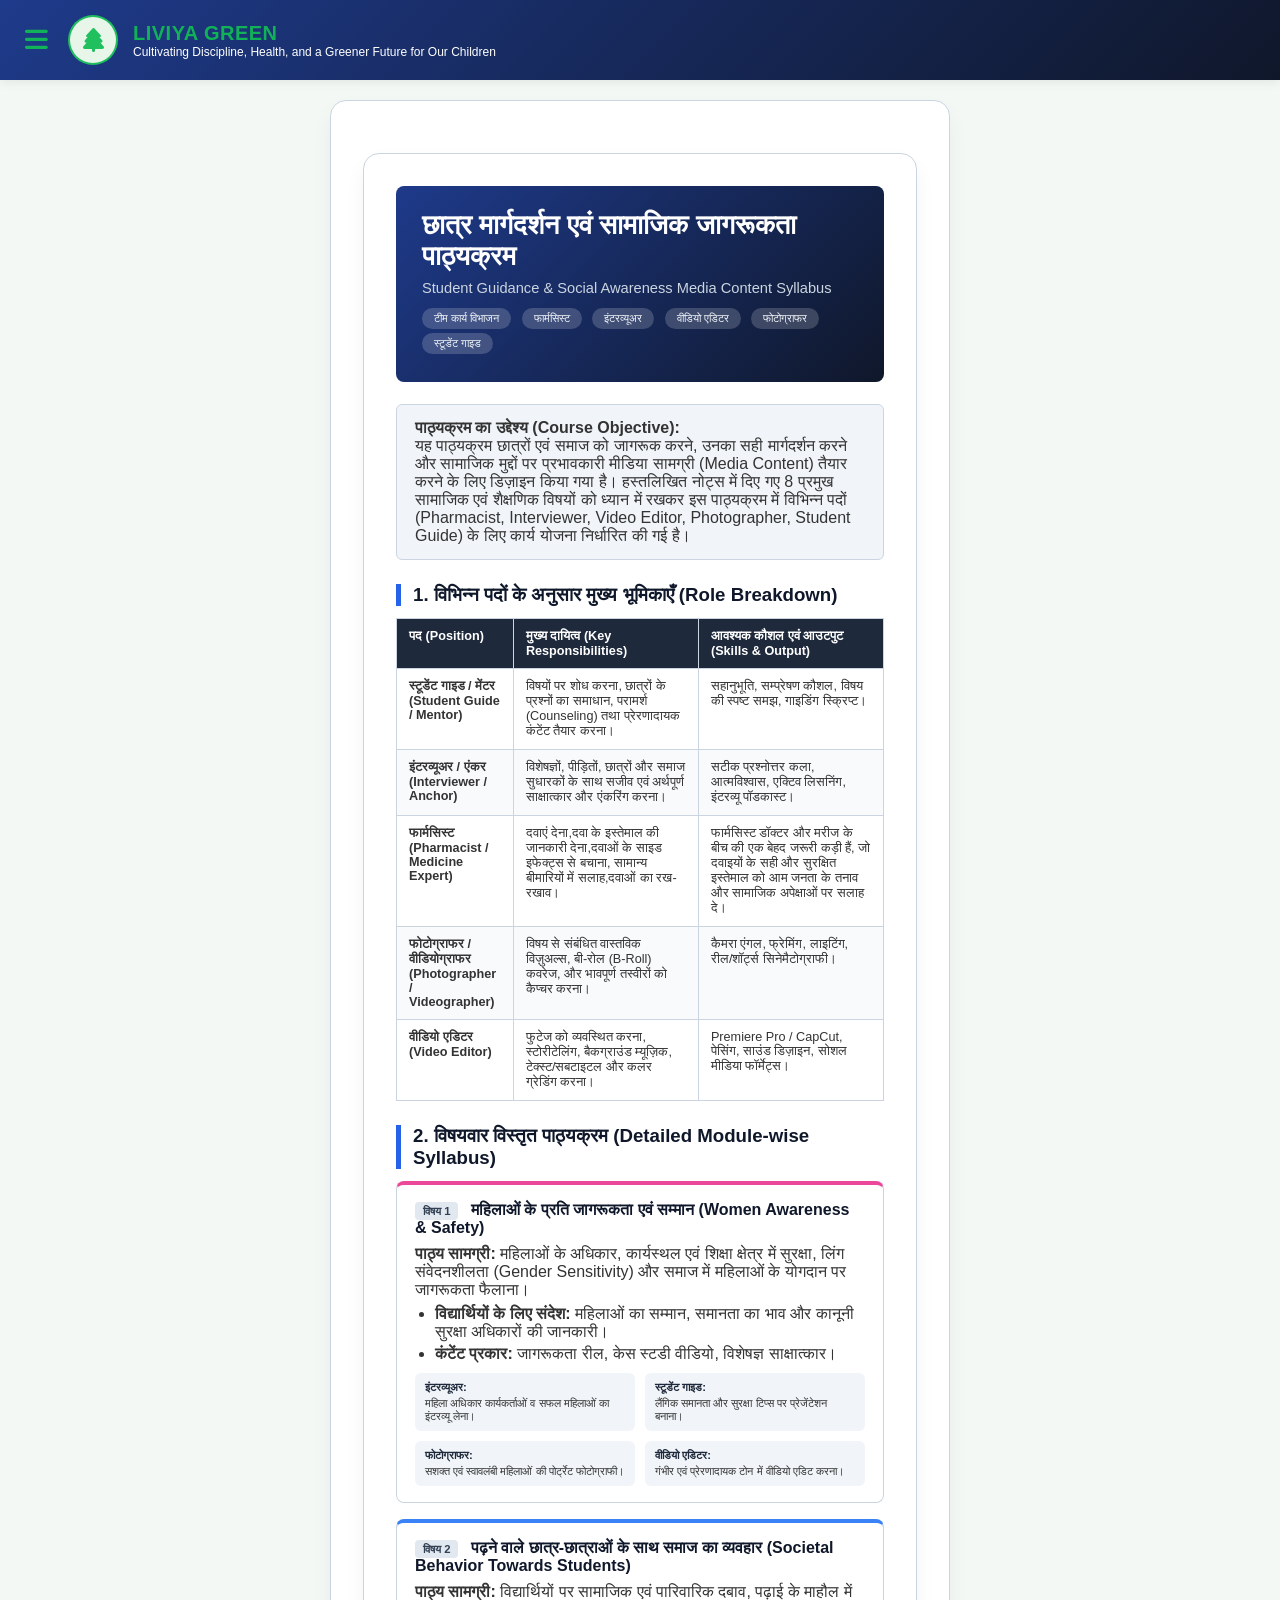
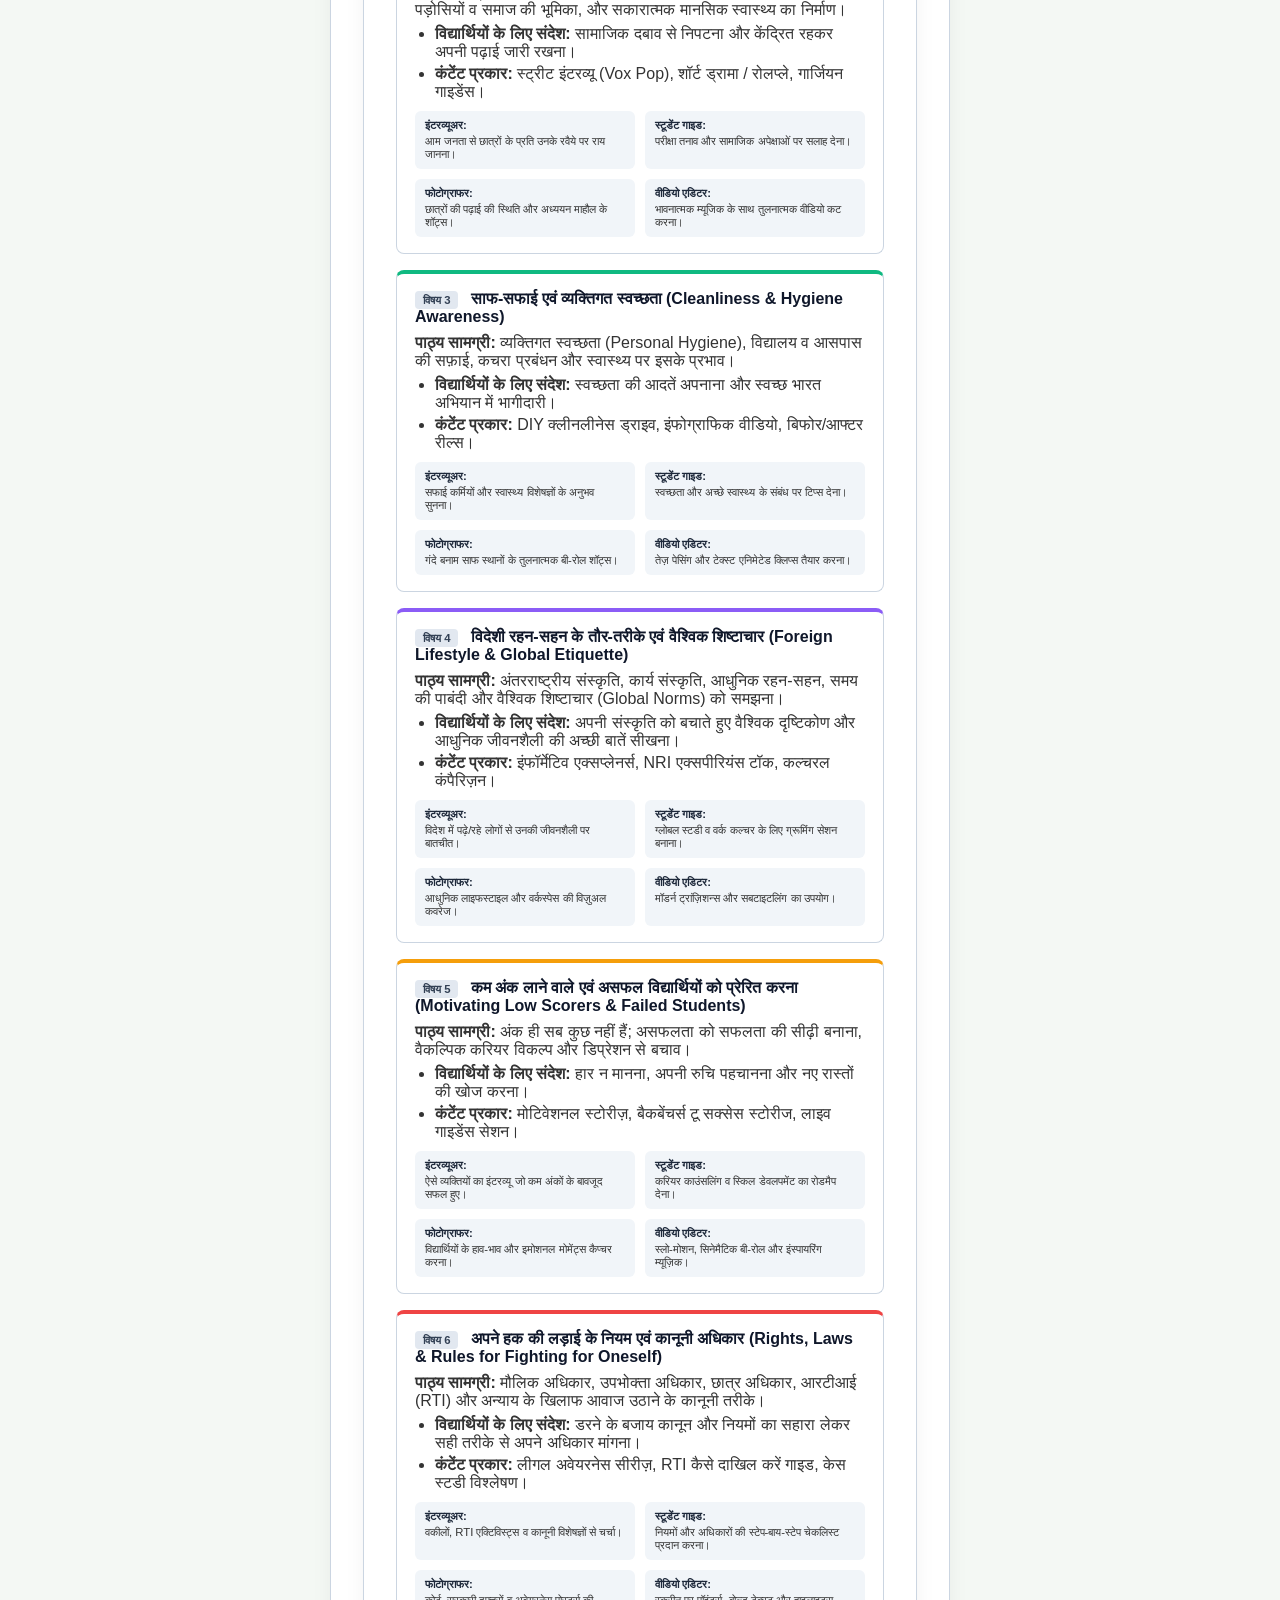
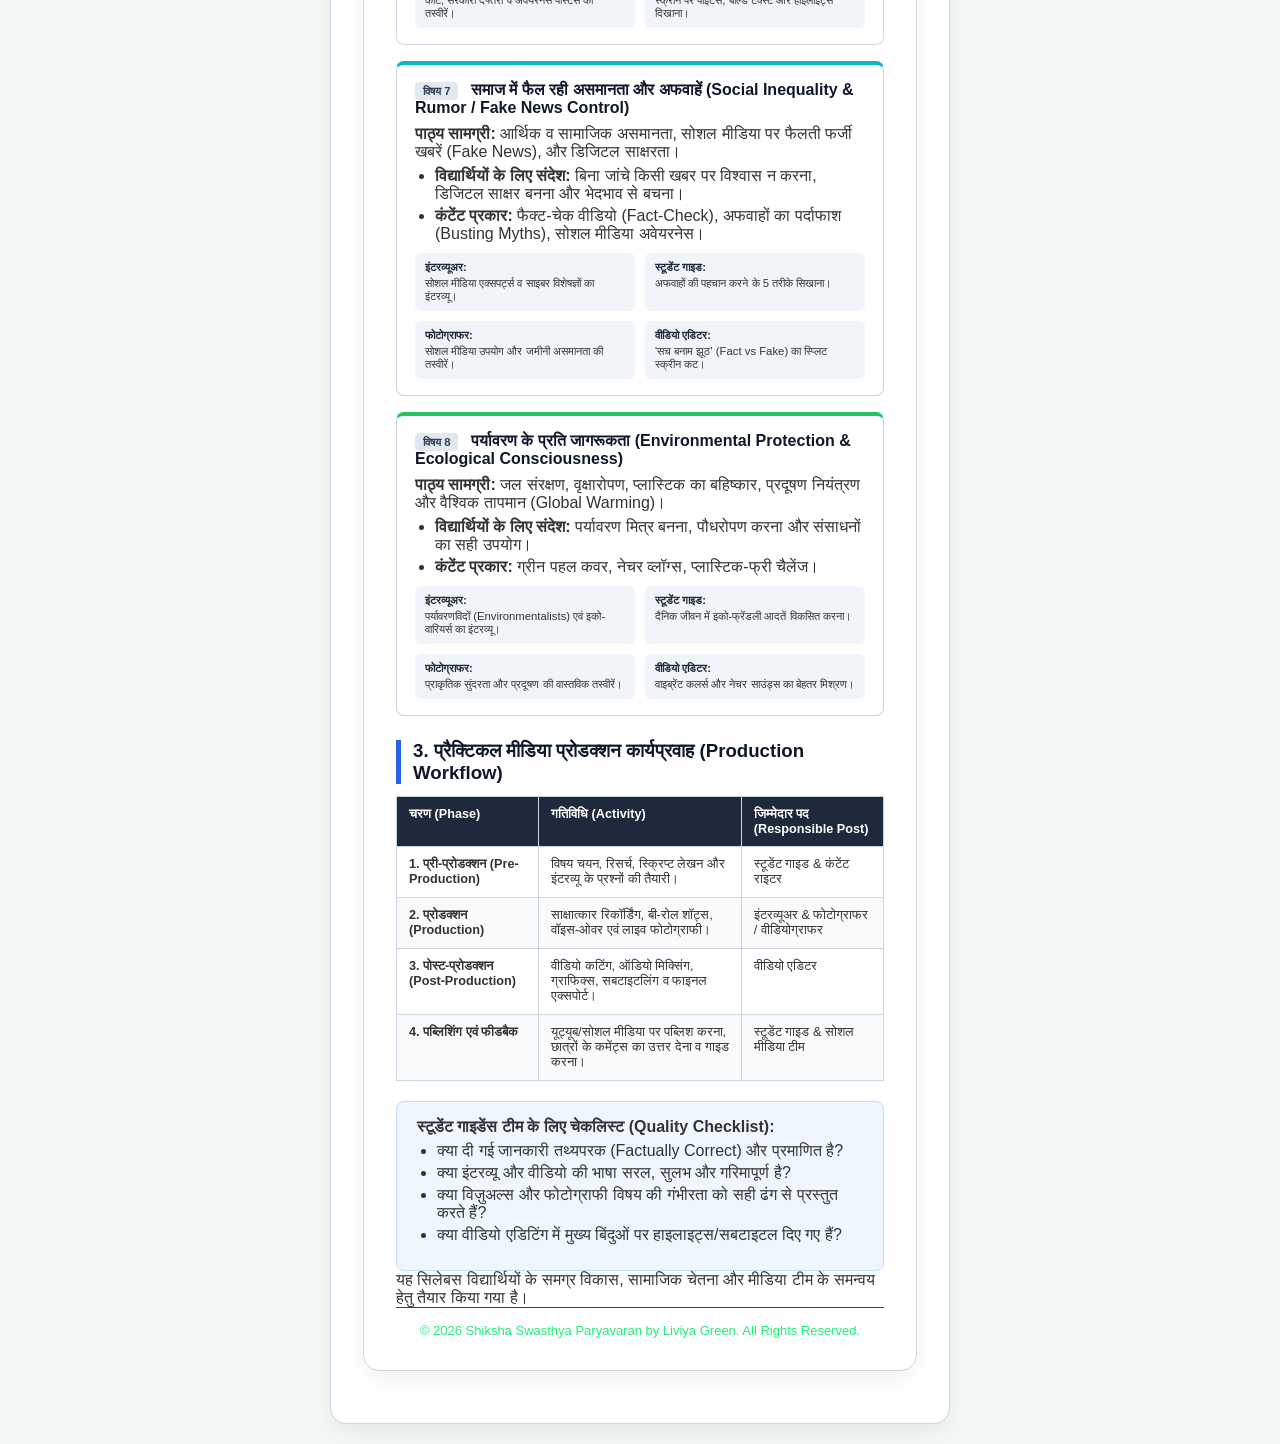
==== syllabus.html @ 1df0bc1d "Add files via upload added all files" ====
<!DOCTYPE html>
<html lang="hi">
<head>
    <meta charset="UTF-8">
    <meta name="viewport" content="width=device-width, initial-scale=1.0">
    <title>Shiksha, Swasthya, Paryavaran</title>
    <link href="https://cdnjs.cloudflare.com/ajax/libs/font-awesome/6.0.0/css/all.min.css" rel="stylesheet">
    <style>
        * {
          --primary: #2563eb;
            --primary-hover: #1d4ed8;
            --bg: #f1f5f9;
            --card-bg: #ffffff;
            --text: #0f172a;
            --text-muted: #64748b;
            --border: #cbd5e1;
            --success: #16a34a;
            box-sizing: border-box;
            margin: 0;
            padding: 0;
            font-family: 'Segoe UI', Tahoma, Geneva, Verdana, sans-serif;
        }
        body {
            background-color: #f4f8f4;
            color: #333;  }
        /* Top Header */
        header {
            background: linear-gradient(135deg, #1e3a8a 0%, #0f172a 100%);
            padding: 15px 25px;
            display: flex;
            align-items: center;
            box-shadow: 0 2px 10px rgba(0,0,0,0.08);
            position: sticky;
            top: 0;
            z-index: 100;
        }

        .menu-btn {
            font-size: 26px;
            color: #1b5e;
            cursor: pointer;
            margin-right: 20px;
        }

        .brand-logo {
            display: flex;
            align-items: center;
            gap: 15px;
        }

        .logo-icon {
            width: 50px;
            height: 50px;
            background: #e8f5e9;
            border-radius: 50%;
            display: flex;
            align-items: center;
            justify-content: center;
            color: #1b5e;
            font-size: 24px;
            border: 2px solid #1b5e;
        }

        .brand-text h1 {
            font-size: 20px;
            color: #1b5e;
            letter-spacing: 0.5px;
            text-transform: uppercase;
        }

        .brand-text p {
            font-size: 12px;
            color: white;
        }

        /* Sidebar Navigation */
        .sidebar {
            height: 100%;
            width: 0;
            position: fixed;
            z-index: 1000;
            top: 0;
            left: 0;
            background-color: #000;
            overflow-x: hidden;
            transition: 0.3s;
            padding-top: 60px;
            box-shadow: 2px 0 10px rgba(0,0,0,0.1);
        }

        .sidebar a {
            padding: 12px 25px;
            text-decoration: none;
            font-size: 16px;
            color: #2e7;
            display: block;
            font-weight: 600;
            transition: 0.2s;
            border-bottom: 1px solid #c8e6c9;
        }

        .sidebar a:hover {
            background-color: #c8e6c9;
            color: #1b5e;
        }

        .sidebar .closebtn {
            position: absolute;
            top: 15px;
            right: 20px;
            font-size: 28px;
            border: none;
        }

        /* Container */
        .container {
            max-width: 1200px;
            margin: 20px auto;
            padding: 0 15px;
        
         width: 100%; max-width: 620px; background: var(--card-bg); border-radius: 16px; box-shadow: 0 10px 25px -5px rgba(0,0,0,0.08); padding: 32px; border: 1px solid var(--border); }
        
        /* syllabus */
      
      .header-banner {
        background: linear-gradient(135deg, #1e3a8a 0%, #0f172a 100%);
        color: #ffffff;
        padding: 24px 26px;
        border-radius: 8px;
        margin-bottom: 22px;
    }

    .header-banner h1 {
        margin: 0 0 8px 0;
        font-size: 20pt;
        font-weight: bold;
        color: #ffffff;
    }

    .header-banner p {
        margin: 0;
        font-size: 11pt;
        color: #cbd5e1;
    }

    .badge-container {
        margin-top: 12px;
    }

    .badge {
        display: inline-block;
        background-color: rgba(255, 255, 255, 0.18);
        color: #f1f5f9;
        padding: 4px 12px;
        border-radius: 12px;
        font-size: 8.5pt;
        margin-right: 6px;
        margin-bottom: 4px;
    }
      h2 {
        font-size: 14pt;
        color: #0f172a;
        border-left: 5px solid #2563eb;
        padding-left: 12px;
        margin-top: 24px;
        margin-bottom: 12px;
    }

    .intro-box {
        background-color: #f1f5f9;
        border: 1px solid #cbd5e1;
        border-radius: 6px;
        padding: 14px 18px;
        margin-bottom: 20px;
    }

    table {
        width: 100%;
        border-collapse: collapse;
        margin-bottom: 20px;
        font-size: 9.5pt;
    }

    th, td {
        padding: 10px 12px;
        border: 1px solid #cbd5e1;
        text-align: left;
        vertical-align: top;
    }

    th {
        background-color: #1e293b;
        color: #ffffff;
        font-weight: bold;
    }

    tr:nth-child(even) {
        background-color: #f8fafc;
    }
      .module-card {
        border: 1px solid #cbd5e1;
        border-radius: 8px;
        padding: 16px 18px;
        margin-bottom: 16px;
        background-color: #ffffff;
    }

    .module-card.m1 { border-top: 4px solid #ec4899; }
    .module-card.m2 { border-top: 4px solid #3b82f6; }
    .module-card.m3 { border-top: 4px solid #10b981; }
    .module-card.m4 { border-top: 4px solid #8b5cf6; }
    .module-card.m5 { border-top: 4px solid #f59e0b; }
    .module-card.m6 { border-top: 4px solid #ef4444; }
    .module-card.m7 { border-top: 4px solid #06b6d4; }
    .module-card.m8 { border-top: 4px solid #22c55e; }

    .module-header {
        font-weight: bold;
        font-size: 12pt;
        color: #0f172a;
        margin-bottom: 8px;
    }

    .topic-tag {
        font-size: 8.5pt;
        font-weight: bold;
        text-transform: uppercase;
        padding: 3px 8px;
        border-radius: 4px;
        background-color: #e2e8f0;
        color: #334155;
        margin-right: 8px;
    }

    ul {
        margin: 6px 0 10px 20px;
        padding: 0;
    }
      li {
        margin-bottom: 4px;
    }

    .role-grid {
        display: flex;
        flex-wrap: wrap;
        gap: 10px;
        margin-top: 10px;
    }

    .role-cell {
        flex: 1 1 calc(25% - 10px);
        min-width: 180px;
        padding: 8px 10px;
        background-color: #f1f5f9;
        border-radius: 6px;
        font-size: 8.5pt;
    }

    .role-cell strong {
        color: #1e293b;
        display: block;
        margin-bottom: 3px;
    }

    .checklist-box {
        background-color: #eff6ff;
        border: 1px solid #bfdbfe;
        border-radius: 8px;
        padding: 16px 20px;
        margin-top: 20px;
    }
    
        /* Footer */
      
       .footer-bottom {
            text-align: center;
            padding-top: 15px;
            border-top: 1px solid #1b5e20;
            font-size: 13px;
            color: #2e7;
        }
    </style>
</head>

    <!-- Sidebar Navigation -->
    <div id="mySidebar" class="sidebar">
        <a href="javascript:void(0)" class="closebtn" onclick="closeNav()">&times;</a>
        <a href="#home"><i class="fa-solid fa-house"></i> Home</a>
        <a href="#about"><i class="fa-solid fa-address-card"></i> Register Portal</a>
        <a href="#member"><i class="fa-solid fa-users"></i> Member</a>
        <a href="#syllabus"><i class="fa-solid fa-book"></i> Syllabus</a>
        <a href="https://forms.gle/GaVe1BigfjyJFupU8"><i class="fa-solid fa-pen-to-square"></i> Registration</a>
        <a href="#result"><i class="fa-solid fa-square-poll-vertical"></i> Result</a>
        <a href="#admitcard"><i class="fa-solid fa-id-card"></i> Admit Card</a>
        <a href="#gallery"><i class="fa-solid fa-images"></i> Gallery</a>
        <a href="#vaccancy"><i class="fa-solid fa-briefcase"></i> Vaccancy</a>
    </div>

    <!-- Header -->
    <header>
        <div class="menu-btn" onclick="openNav()">
            <i class="fa-solid fa-bars"></i>
        </div>
        <div class="brand-logo">
            <div class="logo-icon">
                <i class="fa-solid fa-tree"></i>
            </div>
            <div class="brand-text">
                <h1>LIVIYA GREEN</h1>
                <p>Cultivating Discipline, Health, and a Greener Future for Our Children</p>
            </div>
        </div>
    </header>

    <!-- Main Container -->
    <div class="container" id="home">
        
      <!-- syllabus -->
    <div class="container">

    <!-- Header Banner -->
    <div class="header-banner">
        <h1>छात्र मार्गदर्शन एवं सामाजिक जागरूकता पाठ्यक्रम</h1>
        <p>Student Guidance & Social Awareness Media Content Syllabus</p>
        <div class="badge-container">
            <span class="badge">टीम कार्य विभाजन</span>
            <span class="badge">फार्मसिस्ट</span>
            <span class="badge">इंटरव्यूअर</span>
            <span class="badge">वीडियो एडिटर</span>
            <span class="badge">फोटोग्राफर</span>
            <span class="badge">स्टूडेंट गाइड</span>
        </div>
    </div>

    <!-- Intro Box -->
    <div class="intro-box">
        <strong>पाठ्यक्रम का उद्देश्य (Course Objective):</strong><br>
        यह पाठ्यक्रम छात्रों एवं समाज को जागरूक करने, उनका सही मार्गदर्शन करने और सामाजिक मुद्दों पर प्रभावकारी मीडिया सामग्री (Media Content) तैयार करने के लिए डिज़ाइन किया गया है। हस्तलिखित नोट्स में दिए गए 8 प्रमुख सामाजिक एवं शैक्षणिक विषयों को ध्यान में रखकर इस पाठ्यक्रम में विभिन्न पदों (Pharmacist, Interviewer, Video Editor, Photographer, Student Guide) के लिए कार्य योजना निर्धारित की गई है।
    </div>

    <!-- Section 1: Role Breakdown -->
    <h2>1. विभिन्न पदों के अनुसार मुख्य भूमिकाएँ (Role Breakdown)</h2>
    <table>
        <thead>
            <tr>
                <th style="width: 24%;">पद (Position)</th>
                <th style="width: 38%;">मुख्य दायित्व (Key Responsibilities)</th>
                <th style="width: 38%;">आवश्यक कौशल एवं आउटपुट (Skills & Output)</th>
            </tr>
        </thead>
        <tbody>
            <tr>
                <td><strong>स्टूडेंट गाइड / मेंटर (Student Guide / Mentor)</strong></td>
                <td>विषयों पर शोध करना, छात्रों के प्रश्नों का समाधान, परामर्श (Counseling) तथा प्रेरणादायक कंटेंट तैयार करना।</td>
                <td>सहानुभूति, सम्प्रेषण कौशल, विषय की स्पष्ट समझ, गाइडिंग स्क्रिप्ट।</td>
            </tr>
            <tr>
                <td><strong>इंटरव्यूअर / एंकर (Interviewer / Anchor)</strong></td>
                <td>विशेषज्ञों, पीड़ितों, छात्रों और समाज सुधारकों के साथ सजीव एवं अर्थपूर्ण साक्षात्कार और एंकरिंग करना।</td>
                <td>सटीक प्रश्नोत्तर कला, आत्मविश्वास, एक्टिव लिसनिंग, इंटरव्यू पॉडकास्ट।</td>
            </tr>
            <tr>
                <td><strong>फार्मसिस्ट (Pharmacist / Medicine Expert)</strong></td>
                <td>दवाएं देना,दवा के इस्तेमाल की जानकारी देना,दवाओं के साइड इफेक्ट्स से बचाना, सामान्य बीमारियों में सलाह,दवाओं का रख-रखाव।</td>
                <td>फार्मसिस्ट डॉक्टर और मरीज के बीच की एक बेहद जरूरी कड़ी हैं, जो दवाइयों के सही और सुरक्षित इस्तेमाल को आम जनता के तनाव और सामाजिक अपेक्षाओं पर सलाह दे।</td>
            </tr>
            <tr>
              <td><strong>फोटोग्राफर / वीडियोग्राफर (Photographer / Videographer)</strong></td>
                <td>विषय से संबंधित वास्तविक विज़ुअल्स, बी-रोल (B-Roll) कवरेज, और भावपूर्ण तस्वीरों को कैप्चर करना।</td>
                <td>कैमरा एंगल, फ्रेमिंग, लाइटिंग, रील/शॉर्ट्स सिनेमैटोग्राफी।</td>
            </tr>
            <tr>
                <td><strong>वीडियो एडिटर (Video Editor)</strong></td>
                <td>फुटेज को व्यवस्थित करना, स्टोरीटेलिंग, बैकग्राउंड म्यूज़िक, टेक्स्ट/सबटाइटल और कलर ग्रेडिंग करना।</td>
                <td>Premiere Pro / CapCut, पेसिंग, साउंड डिज़ाइन, सोशल मीडिया फॉर्मेट्स।</td>
            </tr>
        </tbody>
    </table>
      <!-- Section 2: Detailed Modules -->
    <h2>2. विषयवार विस्तृत पाठ्यक्रम (Detailed Module-wise Syllabus)</h2>

    <!-- Module 1 -->
    <div class="module-card m1">
        <div class="module-header"><span class="topic-tag">विषय 1</span> महिलाओं के प्रति जागरूकता एवं सम्मान (Women Awareness & Safety)</div>
        <p><strong>पाठ्य सामग्री:</strong> महिलाओं के अधिकार, कार्यस्थल एवं शिक्षा क्षेत्र में सुरक्षा, लिंग संवेदनशीलता (Gender Sensitivity) और समाज में महिलाओं के योगदान पर जागरूकता फैलाना।</p>
        <ul>
            <li><strong>विद्यार्थियों के लिए संदेश:</strong> महिलाओं का सम्मान, समानता का भाव और कानूनी सुरक्षा अधिकारों की जानकारी।</li>
            <li><strong>कंटेंट प्रकार:</strong> जागरूकता रील, केस स्टडी वीडियो, विशेषज्ञ साक्षात्कार।</li>
        </ul>
        <div class="role-grid">
            <div class="role-cell"><strong>इंटरव्यूअर:</strong> महिला अधिकार कार्यकर्ताओं व सफल महिलाओं का इंटरव्यू लेना।</div>
            <div class="role-cell"><strong>स्टूडेंट गाइड:</strong> लैंगिक समानता और सुरक्षा टिप्स पर प्रेजेंटेशन बनाना।</div>
            <div class="role-cell"><strong>फोटोग्राफर:</strong> सशक्त एवं स्वावलंबी महिलाओं की पोर्ट्रेट फोटोग्राफी।</div>
            <div class="role-cell"><strong>वीडियो एडिटर:</strong> गंभीर एवं प्रेरणादायक टोन में वीडियो एडिट करना।</div>
        </div>
    </div>

    <!-- Module 2 -->
    <div class="module-card m2">
        <div class="module-header"><span class="topic-tag">विषय 2</span> पढ़ने वाले छात्र-छात्राओं के साथ समाज का व्यवहार (Societal Behavior Towards Students)</div>
        <p><strong>पाठ्य सामग्री:</strong> विद्यार्थियों पर सामाजिक एवं पारिवारिक दबाव, पढ़ाई के माहौल में पड़ोसियों व समाज की भूमिका, और सकारात्मक मानसिक स्वास्थ्य का निर्माण।</p>
        <ul>
            <li><strong>विद्यार्थियों के लिए संदेश:</strong> सामाजिक दबाव से निपटना और केंद्रित रहकर अपनी पढ़ाई जारी रखना।</li>
            <li><strong>कंटेंट प्रकार:</strong> स्ट्रीट इंटरव्यू (Vox Pop), शॉर्ट ड्रामा / रोलप्ले, गार्जियन गाइडेंस।</li>
        </ul>
        <div class="role-grid">
            <div class="role-cell"><strong>इंटरव्यूअर:</strong> आम जनता से छात्रों के प्रति उनके रवैये पर राय जानना।</div>
            <div class="role-cell"><strong>स्टूडेंट गाइड:</strong> परीक्षा तनाव और सामाजिक अपेक्षाओं पर सलाह देना।</div>
            <div class="role-cell"><strong>फोटोग्राफर:</strong> छात्रों की पढ़ाई की स्थिति और अध्ययन माहौल के शॉट्स।</div>
            <div class="role-cell"><strong>वीडियो एडिटर:</strong> भावनात्मक म्यूजिक के साथ तुलनात्मक वीडियो कट करना।</div>
        </div>
    </div>
      <!-- Module 3 <-->
    <div class="module-card m3">
        <div class="module-header"><span class="topic-tag">विषय 3</span> साफ-सफाई एवं व्यक्तिगत स्वच्छता (Cleanliness & Hygiene Awareness)</div>
        <p><strong>पाठ्य सामग्री:</strong> व्यक्तिगत स्वच्छता (Personal Hygiene), विद्यालय व आसपास की सफ़ाई, कचरा प्रबंधन और स्वास्थ्य पर इसके प्रभाव।</p>
        <ul>
            <li><strong>विद्यार्थियों के लिए संदेश:</strong> स्वच्छता की आदतें अपनाना और स्वच्छ भारत अभियान में भागीदारी।</li>
            <li><strong>कंटेंट प्रकार:</strong> DIY क्लीनलीनेस ड्राइव, इंफोग्राफिक वीडियो, बिफोर/आफ्टर रील्स।</li>
        </ul>
        <div class="role-grid">
            <div class="role-cell"><strong>इंटरव्यूअर:</strong> सफाई कर्मियों और स्वास्थ्य विशेषज्ञों के अनुभव सुनना।</div>
            <div class="role-cell"><strong>स्टूडेंट गाइड:</strong> स्वच्छता और अच्छे स्वास्थ्य के संबंध पर टिप्स देना।</div>
            <div class="role-cell"><strong>फोटोग्राफर:</strong> गंदे बनाम साफ स्थानों के तुलनात्मक बी-रोल शॉट्स।</div>
            <div class="role-cell"><strong>वीडियो एडिटर:</strong> तेज़ पेसिंग और टेक्स्ट एनिमेटेड क्लिप्स तैयार करना।</div>
        </div>
    </div>

    <!-- Module 4 -->
    <div class="module-card m4">
        <div class="module-header"><span class="topic-tag">विषय 4</span> विदेशी रहन-सहन के तौर-तरीके एवं वैश्विक शिष्टाचार (Foreign Lifestyle & Global Etiquette)</div>
        <p><strong>पाठ्य सामग्री:</strong> अंतरराष्ट्रीय संस्कृति, कार्य संस्कृति, आधुनिक रहन-सहन, समय की पाबंदी और वैश्विक शिष्टाचार (Global Norms) को समझना।</p>
        <ul>
            <li><strong>विद्यार्थियों के लिए संदेश:</strong> अपनी संस्कृति को बचाते हुए वैश्विक दृष्टिकोण और आधुनिक जीवनशैली की अच्छी बातें सीखना।</li>
            <li><strong>कंटेंट प्रकार:</strong> इंफॉर्मेटिव एक्सप्लेनर्स, NRI एक्सपीरियंस टॉक, कल्चरल कंपैरिज़न।</li>
        </ul>
        <div class="role-grid">
            <div class="role-cell"><strong>इंटरव्यूअर:</strong> विदेश में पढ़े/रहे लोगों से उनकी जीवनशैली पर बातचीत।</div>
            <div class="role-cell"><strong>स्टूडेंट गाइड:</strong> ग्लोबल स्टडी व वर्क कल्चर के लिए ग्रूमिंग सेशन बनाना।</div>
            <div class="role-cell"><strong>फोटोग्राफर:</strong> आधुनिक लाइफस्टाइल और वर्कस्पेस की विज़ुअल कवरेज।</div>
            <div class="role-cell"><strong>वीडियो एडिटर:</strong> मॉडर्न ट्रांज़िशन्स और सबटाइटलिंग का उपयोग।</div>
        </div>
    </div>

    <!-- Module 5 -->
    <div class="module-card m5">
        <div class="module-header"><span class="topic-tag">विषय 5</span> कम अंक लाने वाले एवं असफल विद्यार्थियों को प्रेरित करना (Motivating Low Scorers & Failed Students)</div>
        <p><strong>पाठ्य सामग्री:</strong> अंक ही सब कुछ नहीं हैं; असफलता को सफलता की सीढ़ी बनाना, वैकल्पिक करियर विकल्प और डिप्रेशन से बचाव।</p>
        <ul>
            <li><strong>विद्यार्थियों के लिए संदेश:</strong> हार न मानना, अपनी रुचि पहचानना और नए रास्तों की खोज करना।</li>
            <li><strong>कंटेंट प्रकार:</strong> मोटिवेशनल स्टोरीज़, बैकबेंचर्स टू सक्सेस स्टोरीज, लाइव गाइडेंस सेशन।</li>
        </ul>
        <div class="role-grid">
            <div class="role-cell"><strong>इंटरव्यूअर:</strong> ऐसे व्यक्तियों का इंटरव्यू जो कम अंकों के बावजूद सफल हुए।</div>
            <div class="role-cell"><strong>स्टूडेंट गाइड:</strong> करियर काउंसलिंग व स्किल डेवलपमेंट का रोडमैप देना।</div>
            <div class="role-cell"><strong>फोटोग्राफर:</strong> विद्यार्थियों के हाव-भाव और इमोशनल मोमेंट्स कैप्चर करना।</div>
            <div class="role-cell"><strong>वीडियो एडिटर:</strong> स्लो-मोशन, सिनेमैटिक बी-रोल और इंस्पायरिंग म्यूज़िक।</div>
        </div>
    </div>
      <!-- Module 6 -->
    <div class="module-card m6">
        <div class="module-header"><span class="topic-tag">विषय 6</span> अपने हक की लड़ाई के नियम एवं कानूनी अधिकार (Rights, Laws & Rules for Fighting for Oneself)</div>
        <p><strong>पाठ्य सामग्री:</strong> मौलिक अधिकार, उपभोक्ता अधिकार, छात्र अधिकार, आरटीआई (RTI) और अन्याय के खिलाफ आवाज उठाने के कानूनी तरीके।</p>
        <ul>
            <li><strong>विद्यार्थियों के लिए संदेश:</strong> डरने के बजाय कानून और नियमों का सहारा लेकर सही तरीके से अपने अधिकार मांगना।</li>
            <li><strong>कंटेंट प्रकार:</strong> लीगल अवेयरनेस सीरीज़, RTI कैसे दाखिल करें गाइड, केस स्टडी विश्लेषण।</li>
        </ul>
        <div class="role-grid">
            <div class="role-cell"><strong>इंटरव्यूअर:</strong> वकीलों, RTI एक्टिविस्ट्स व कानूनी विशेषज्ञों से चर्चा।</div>
            <div class="role-cell"><strong>स्टूडेंट गाइड:</strong> नियमों और अधिकारों की स्टेप-बाय-स्टेप चेकलिस्ट प्रदान करना।</div>
            <div class="role-cell"><strong>फोटोग्राफर:</strong> कोर्ट, सरकारी दफ्तरों व अवेयरनेस पोस्टर्स की तस्वीरें।</div>
            <div class="role-cell"><strong>वीडियो एडिटर:</strong> स्क्रीन पर पॉइंटर्स, बोल्ड टेक्स्ट और हाइलाइट्स दिखाना।</div>
        </div>
    </div>

    <!-- Module 7 -->
    <div class="module-card m7">
        <div class="module-header"><span class="topic-tag">विषय 7</span> समाज में फैल रही असमानता और अफवाहें (Social Inequality & Rumor / Fake News Control)</div>
        <p><strong>पाठ्य सामग्री:</strong> आर्थिक व सामाजिक असमानता, सोशल मीडिया पर फैलती फर्जी खबरें (Fake News), और डिजिटल साक्षरता।</p>
        <ul>
            <li><strong>विद्यार्थियों के लिए संदेश:</strong> बिना जांचे किसी खबर पर विश्वास न करना, डिजिटल साक्षर बनना और भेदभाव से बचना।</li>
            <li><strong>कंटेंट प्रकार:</strong> फैक्ट-चेक वीडियो (Fact-Check), अफवाहों का पर्दाफाश (Busting Myths), सोशल मीडिया अवेयरनेस।</li>
        </ul>
        <div class="role-grid">
            <div class="role-cell"><strong>इंटरव्यूअर:</strong> सोशल मीडिया एक्सपर्ट्स व साइबर विशेषज्ञों का इंटरव्यू।</div>
            <div class="role-cell"><strong>स्टूडेंट गाइड:</strong> अफवाहों की पहचान करने के 5 तरीके सिखाना।</div>
            <div class="role-cell"><strong>फोटोग्राफर:</strong> सोशल मीडिया उपयोग और जमीनी असमानता की तस्वीरें।</div>
            <div class="role-cell"><strong>वीडियो एडिटर:</strong> 'सच बनाम झूठ' (Fact vs Fake) का स्प्लिट स्क्रीन कट।</div>
        </div>
    </div>
      <!-- Module 8 -->
    <div class="module-card m8">
        <div class="module-header"><span class="topic-tag">विषय 8</span> पर्यावरण के प्रति जागरूकता (Environmental Protection & Ecological Consciousness)</div>
        <p><strong>पाठ्य सामग्री:</strong> जल संरक्षण, वृक्षारोपण, प्लास्टिक का बहिष्कार, प्रदूषण नियंत्रण और वैश्विक तापमान (Global Warming)।</p>
        <ul>
            <li><strong>विद्यार्थियों के लिए संदेश:</strong> पर्यावरण मित्र बनना, पौधरोपण करना और संसाधनों का सही उपयोग।</li>
            <li><strong>कंटेंट प्रकार:</strong> ग्रीन पहल कवर, नेचर व्लॉग्स, प्लास्टिक-फ्री चैलेंज।</li>
        </ul>
        <div class="role-grid">
            <div class="role-cell"><strong>इंटरव्यूअर:</strong> पर्यावरणविदों (Environmentalists) एवं इको-वारियर्स का इंटरव्यू।</div>
            <div class="role-cell"><strong>स्टूडेंट गाइड:</strong> दैनिक जीवन में इको-फ्रेंडली आदतें विकसित करना।</div>
            <div class="role-cell"><strong>फोटोग्राफर:</strong> प्राकृतिक सुंदरता और प्रदूषण की वास्तविक तस्वीरें।</div>
            <div class="role-cell"><strong>वीडियो एडिटर:</strong> वाइब्रेंट कलर्स और नेचर साउंड्स का बेहतर मिश्रण।</div>
        </div>
    </div>
      <!-- Section 3: Workflow Table -->
    <h2>3. प्रैक्टिकल मीडिया प्रोडक्शन कार्यप्रवाह (Production Workflow)</h2>
    <table>
        <thead>
            <tr>
                <th>चरण (Phase)</th>
                <th>गतिविधि (Activity)</th>
                <th>जिम्मेदार पद (Responsible Post)</th>
            </tr>
        </thead>
        <tbody>
            <tr>
                <td><strong>1. प्री-प्रोडक्शन (Pre-Production)</strong></td>
                <td>विषय चयन, रिसर्च, स्क्रिप्ट लेखन और इंटरव्यू के प्रश्नों की तैयारी।</td>
                <td>स्टूडेंट गाइड & कंटेंट राइटर</td>
            </tr>
            <tr>
                <td><strong>2. प्रोडक्शन (Production)</strong></td>
                <td>साक्षात्कार रिकॉर्डिंग, बी-रोल शॉट्स, वॉइस-ओवर एवं लाइव फोटोग्राफी।</td>
                <td>इंटरव्यूअर & फोटोग्राफर / वीडियोग्राफर</td>
            </tr>
            <tr>
                <td><strong>3. पोस्ट-प्रोडक्शन (Post-Production)</strong></td>
                <td>वीडियो कटिंग, ऑडियो मिक्सिंग, ग्राफिक्स, सबटाइटलिंग व फाइनल एक्सपोर्ट।</td>
                <td>वीडियो एडिटर</td>
            </tr>
            <tr>
                <td><strong>4. पब्लिशिंग एवं फीडबैक</strong></td>
                <td>यूट्यूब/सोशल मीडिया पर पब्लिश करना, छात्रों के कमेंट्स का उत्तर देना व गाइड करना।</td>
                <td>स्टूडेंट गाइड & सोशल मीडिया टीम</td>
            </tr>
        </tbody>
    </table>
      <!-- Quality Checklist -->
    <div class="checklist-box">
        <strong>स्टूडेंट गाइडेंस टीम के लिए चेकलिस्ट (Quality Checklist):</strong>
        <ul>
            <li>क्या दी गई जानकारी तथ्यपरक (Factually Correct) और प्रमाणित है?</li>
            <li>क्या इंटरव्यू और वीडियो की भाषा सरल, सुलभ और गरिमापूर्ण है?</li>
            <li>क्या विज़ुअल्स और फोटोग्राफी विषय की गंभीरता को सही ढंग से प्रस्तुत करते हैं?</li>
            <li>क्या वीडियो एडिटिंग में मुख्य बिंदुओं पर हाइलाइट्स/सबटाइटल दिए गए हैं?</li>
        </ul>
    </div>

    <div class="footer-note">
        यह सिलेबस विद्यार्थियों के समग्र विकास, सामाजिक चेतना और मीडिया टीम के समन्वय हेतु तैयार किया गया है।
    </div>
 
    <!-- Footer -->
    <footer> 
        <div class="footer-bottom">
            <p>&copy; 2026 Shiksha Swasthya Paryavaran by Liviya Green. All Rights Reserved.</p>
        </div>
    </footer>
  
    <!-- JavaScript Logic -->
    <script>
        // Sidebar Functions
        function openNav() {
            document.getElementById("mySidebar").style.width = "250px";
        }

        function closeNav() {
            document.getElementById("mySidebar").style.width = "0";
        }

        // Image Upload Logic
        document.getElementById('imageUploader').addEventListener('change', function(event) {
            const files = event.target.files;
            const grid = document.getElementById('galleryGrid');

            for (let i = 0; i < files.length; i++) {
                const file = files[i];
                if (file.type.startsWith('image/')) {
                    const reader = new FileReader();
                    reader.onload = function(e) {
                        const img = document.createElement('img');
                        img.src = e.target.result;
                        grid.insertBefore(img, grid.firstChild);
                    };
                    reader.readAsDataURL(file);
                }
            }
        });
    </script>
</body>
</html>
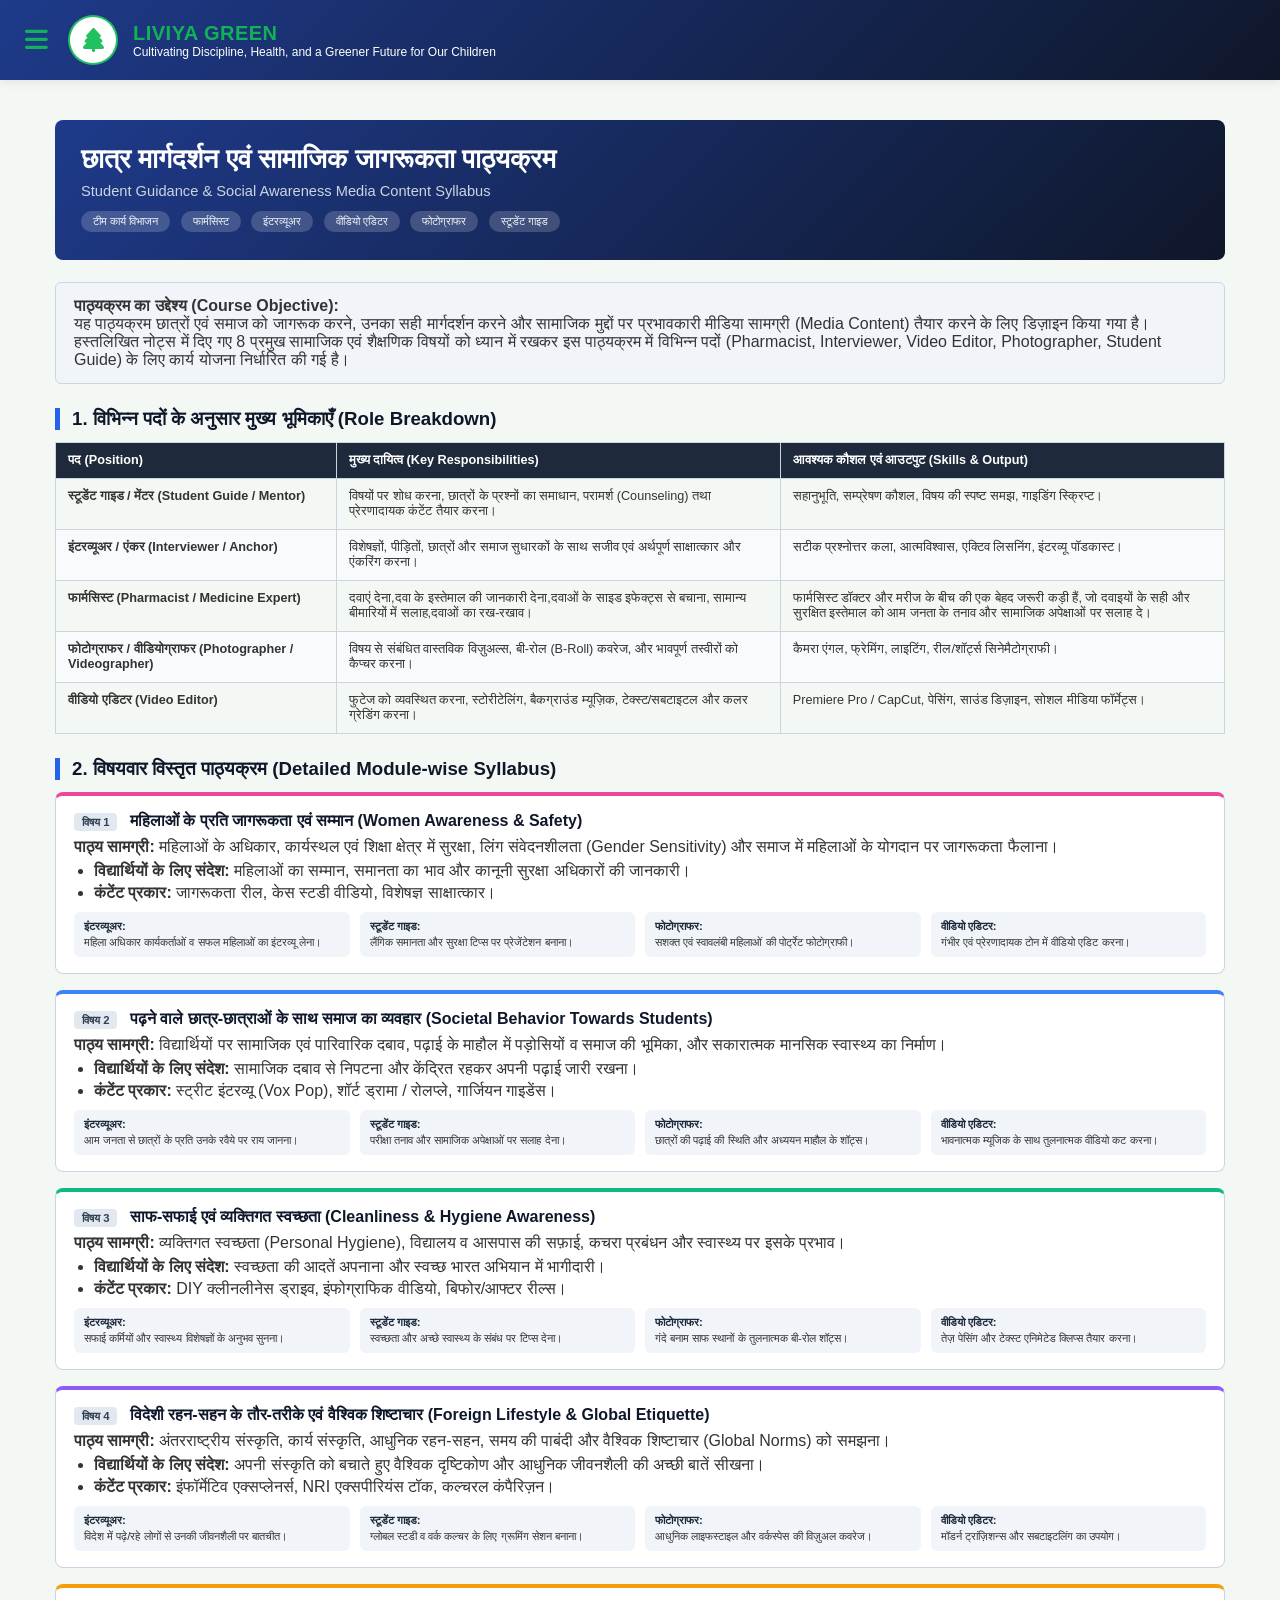
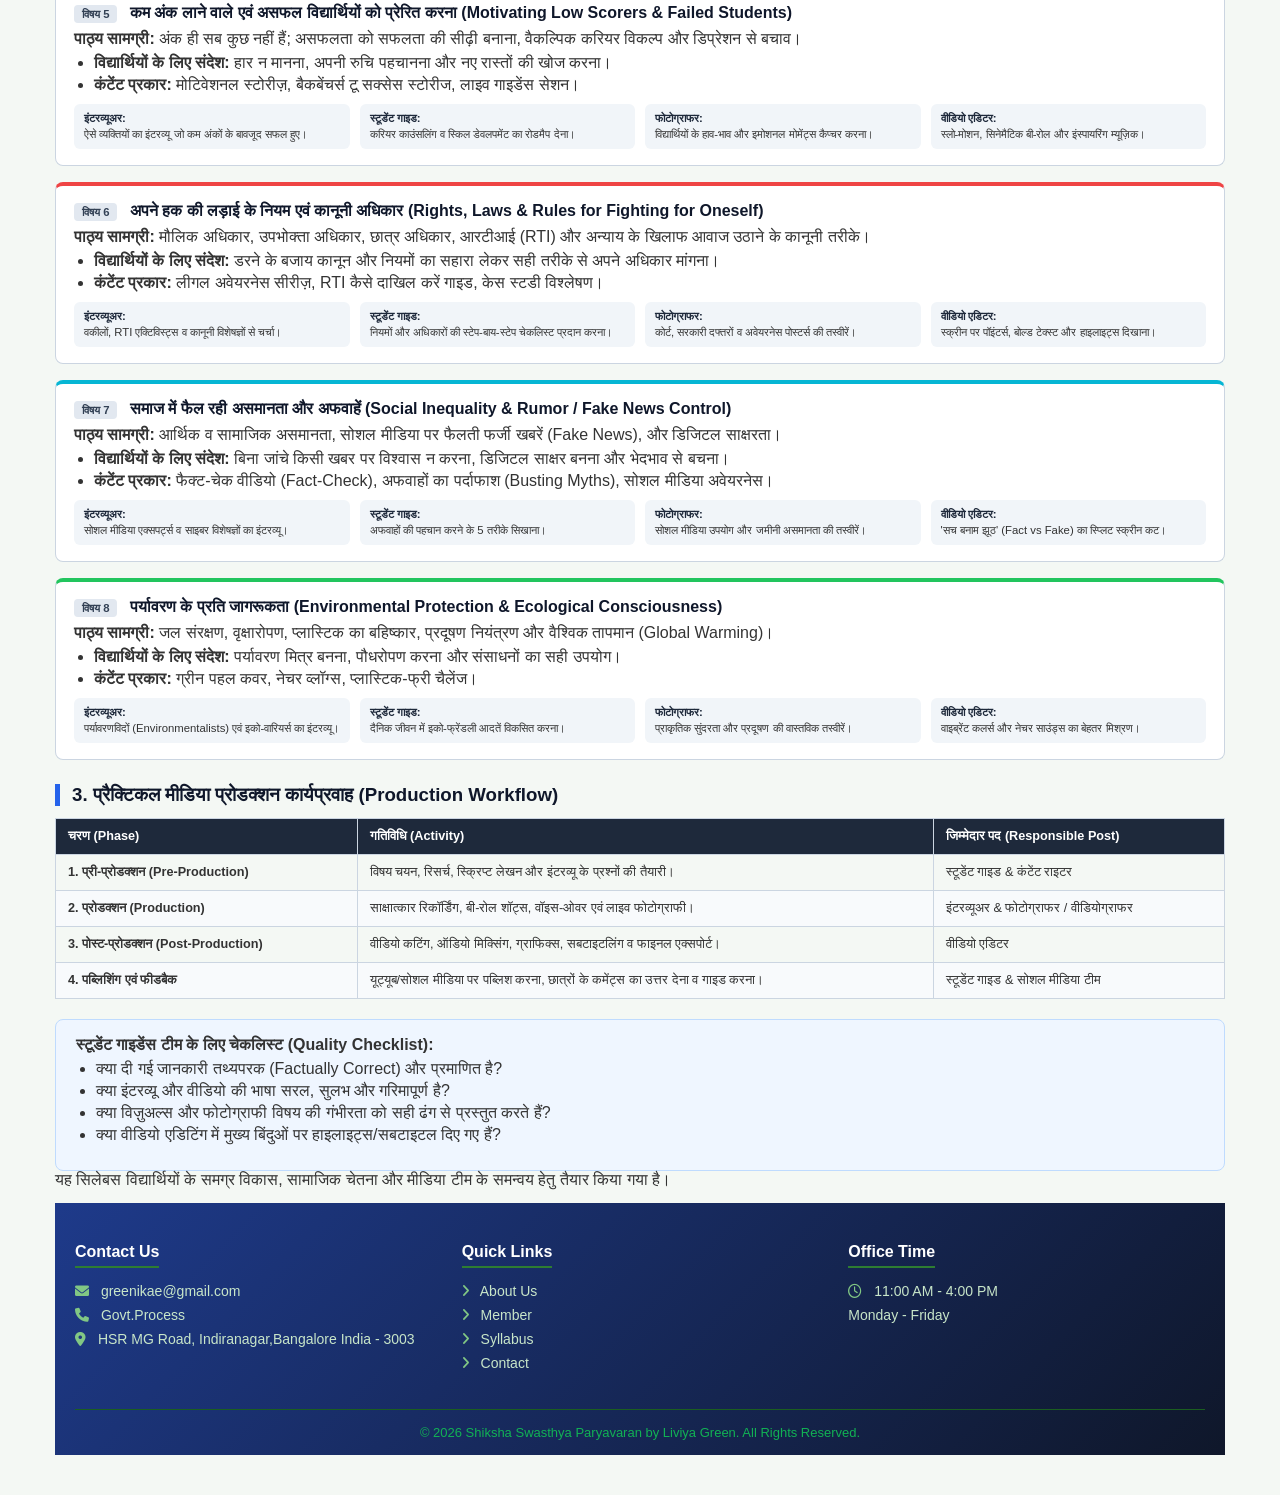
==== commit d0f0698e: "Refactor styles and layout in syllabus Updated styles and layout in syllabus.html, including color c" ====
--- a/syllabus.html
+++ b/syllabus.html
@@ -7,25 +7,21 @@
     <link href="https://cdnjs.cloudflare.com/ajax/libs/font-awesome/6.0.0/css/all.min.css" rel="stylesheet">
     <style>
         * {
-          --primary: #2563eb;
-            --primary-hover: #1d4ed8;
-            --bg: #f1f5f9;
-            --card-bg: #ffffff;
-            --text: #0f172a;
-            --text-muted: #64748b;
-            --border: #cbd5e1;
-            --success: #16a34a;
             box-sizing: border-box;
             margin: 0;
             padding: 0;
             font-family: 'Segoe UI', Tahoma, Geneva, Verdana, sans-serif;
         }
+
         body {
             background-color: #f4f8f4;
-            color: #333;  }
+            color: #333;
+          
+        }
+
         /* Top Header */
         header {
-            background: linear-gradient(135deg, #1e3a8a 0%, #0f172a 100%);
+            background:linear-gradient(135deg, #1e3a8a 0%, #0f172a 100%) ;
             padding: 15px 25px;
             display: flex;
             align-items: center;
@@ -51,7 +47,7 @@
         .logo-icon {
             width: 50px;
             height: 50px;
-            background: #e8f5e9;
+            background: white;
             border-radius: 50%;
             display: flex;
             align-items: center;
@@ -92,7 +88,7 @@
             padding: 12px 25px;
             text-decoration: none;
             font-size: 16px;
-            color: #2e7;
+            color: #1b5e;
             display: block;
             font-weight: 600;
             transition: 0.2s;
@@ -114,13 +110,13 @@
 
         /* Container */
         .container {
+            display: flex;
+            flex-direction: column;
             max-width: 1200px;
-            margin: 20px auto;
-            padding: 0 15px;
-        
-         width: 100%; max-width: 620px; background: var(--card-bg); border-radius: 16px; box-shadow: 0 10px 25px -5px rgba(0,0,0,0.08); padding: 32px; border: 1px solid var(--border); }
-        
-        /* syllabus */
+            margin: 40px auto;
+            padding: 0 15px;  
+            gap: 14px; 
+        }
       
       .header-banner {
         background: linear-gradient(135deg, #1e3a8a 0%, #0f172a 100%);
@@ -271,13 +267,49 @@
     }
     
         /* Footer */
-      
-       .footer-bottom {
+        footer {
+            background: linear-gradient(135deg, #1e3a8a 0%, #0f172a 100%);
+            color: #e8f5e9;
+            padding: 40px 20px 15px 20px;
+        }
+
+        .footer-grid {
+            max-width: 1200px;
+            margin: 0 auto;
+            display: grid;
+            grid-template-columns: repeat(auto-fit, minmax(250px, 1fr));
+            gap: 30px;
+            margin-bottom: 30px;
+        }
+
+        .footer-col h4 {
+            color: #ffffff;
+            margin-bottom: 15px;
+            border-bottom: 2px solid #2e7d32;
+            display: inline-block;
+            padding-bottom: 5px;
+            font-size: 16px;
+        }
+
+        .footer-col p, .footer-col a {
+            color: #c8e6c9;
+            font-size: 14px;
+            text-decoration: none;
+            margin-bottom: 8px;
+            display: block;
+        }
+
+        .footer-col i {
+            margin-right: 8px;
+            color: #81c784;
+        }
+
+        .footer-bottom {
             text-align: center;
             padding-top: 15px;
             border-top: 1px solid #1b5e20;
             font-size: 13px;
-            color: #2e7;
+            color: #1b5e;
         }
     </style>
 </head>
@@ -285,15 +317,15 @@
     <!-- Sidebar Navigation -->
     <div id="mySidebar" class="sidebar">
         <a href="javascript:void(0)" class="closebtn" onclick="closeNav()">&times;</a>
-        <a href="#home"><i class="fa-solid fa-house"></i> Home</a>
-        <a href="#about"><i class="fa-solid fa-address-card"></i> Register Portal</a>
+        <a href="Home.html"><i class="fa-solid fa-house"></i> Home</a>
+        <a href="#register"><i class="fa-solid fa-address-card"></i> Register Portal</a>
         <a href="#member"><i class="fa-solid fa-users"></i> Member</a>
-        <a href="#syllabus"><i class="fa-solid fa-book"></i> Syllabus</a>
-        <a href="https://forms.gle/GaVe1BigfjyJFupU8"><i class="fa-solid fa-pen-to-square"></i> Registration</a>
+        <a href="syllabus.html" target="_blank"><i class="fa-solid fa-book"></i> Syllabus</a>
+        <a href="https://forms.gle/GaVe1BigfjyJFupU8" target="_blank"><i class="fa-solid fa-pen-to-square"></i> Registration</a>
         <a href="#result"><i class="fa-solid fa-square-poll-vertical"></i> Result</a>
         <a href="#admitcard"><i class="fa-solid fa-id-card"></i> Admit Card</a>
         <a href="#gallery"><i class="fa-solid fa-images"></i> Gallery</a>
-        <a href="#vaccancy"><i class="fa-solid fa-briefcase"></i> Vaccancy</a>
+        <a href="vaccancy.html" target="_blank"><i class="fa-solid fa-briefcase"></i> Vaccancy</a>
     </div>
 
     <!-- Header -->
@@ -313,10 +345,10 @@
     </header>
 
     <!-- Main Container -->
-    <div class="container" id="home">
+    <div class="container">
         
       <!-- syllabus -->
-    <div class="container">
+    <div>
 
     <!-- Header Banner -->
     <div class="header-banner">
@@ -550,9 +582,31 @@
     <div class="footer-note">
         यह सिलेबस विद्यार्थियों के समग्र विकास, सामाजिक चेतना और मीडिया टीम के समन्वय हेतु तैयार किया गया है।
     </div>
+    
+    </div>
  
     <!-- Footer -->
-    <footer> 
+    <footer>
+        <div class="footer-grid">
+            <div class="footer-col">
+                <h4>Contact Us</h4>
+                <p><i class="fa-solid fa-envelope"></i> greenikae@gmail.com</p>
+                <p><i class="fa-solid fa-phone"></i> Govt.Process</p>
+                <p><i class="fa-solid fa-location-dot"></i> HSR MG Road, Indiranagar,Bangalore India - 3003</p>
+            </div>
+            <div class="footer-col">
+                <h4>Quick Links</h4>
+                <a href="#about"><i class="fa-solid fa-angle-right"></i> About Us</a>
+                <a href="#member"><i class="fa-solid fa-angle-right"></i> Member</a>
+                <a href="syllabus.html" target="_blank"><i class="fa-solid fa-angle-right"></i> Syllabus</a>
+                <a href="#contact"><i class="fa-solid fa-angle-right"></i> Contact</a>
+            </div>
+            <div class="footer-col">
+                <h4>Office Time</h4>
+                <p><i class="fa-regular fa-clock"></i> 11:00 AM - 4:00 PM</p>
+                <p>Monday - Friday</p>
+            </div>
+        </div> 
         <div class="footer-bottom">
             <p>&copy; 2026 Shiksha Swasthya Paryavaran by Liviya Green. All Rights Reserved.</p>
         </div>
@@ -568,25 +622,6 @@
         function closeNav() {
             document.getElementById("mySidebar").style.width = "0";
         }
-
-        // Image Upload Logic
-        document.getElementById('imageUploader').addEventListener('change', function(event) {
-            const files = event.target.files;
-            const grid = document.getElementById('galleryGrid');
-
-            for (let i = 0; i < files.length; i++) {
-                const file = files[i];
-                if (file.type.startsWith('image/')) {
-                    const reader = new FileReader();
-                    reader.onload = function(e) {
-                        const img = document.createElement('img');
-                        img.src = e.target.result;
-                        grid.insertBefore(img, grid.firstChild);
-                    };
-                    reader.readAsDataURL(file);
-                }
-            }
-        });
     </script>
 </body>
-</html>+</html>
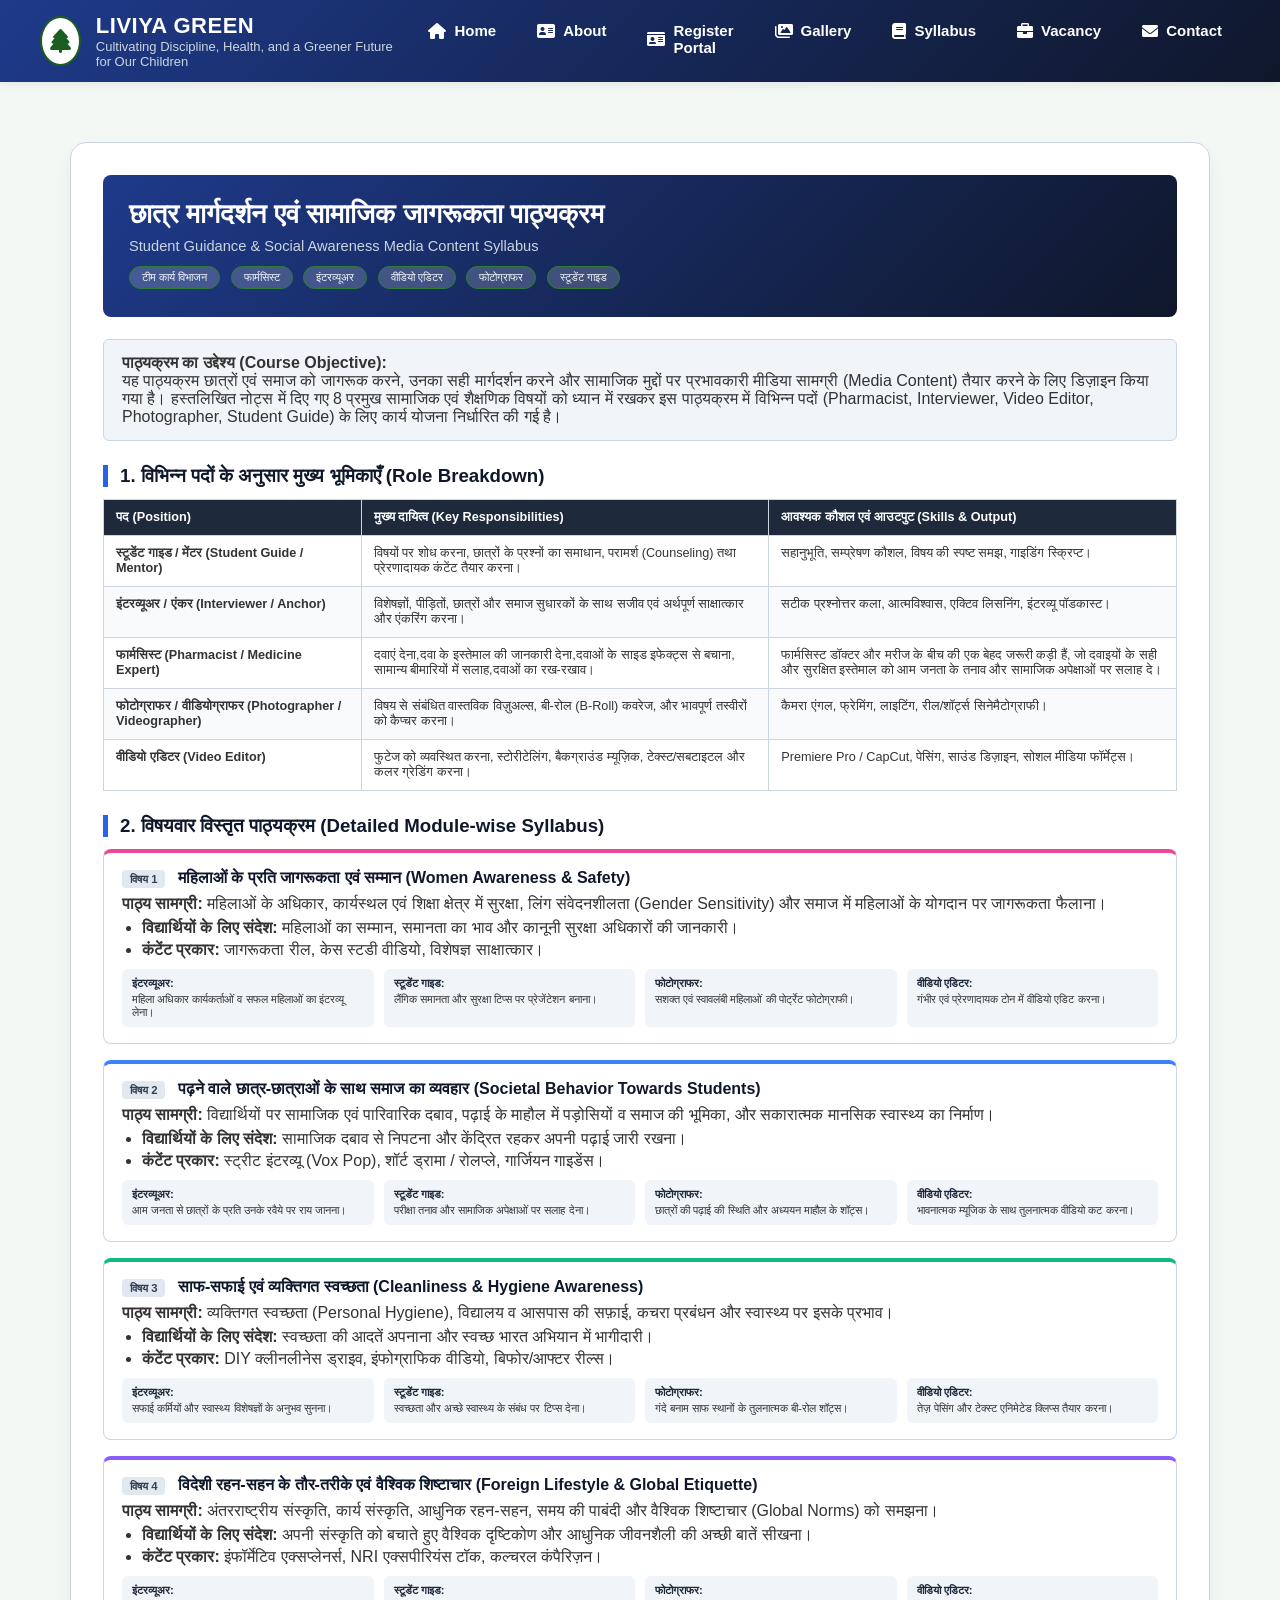
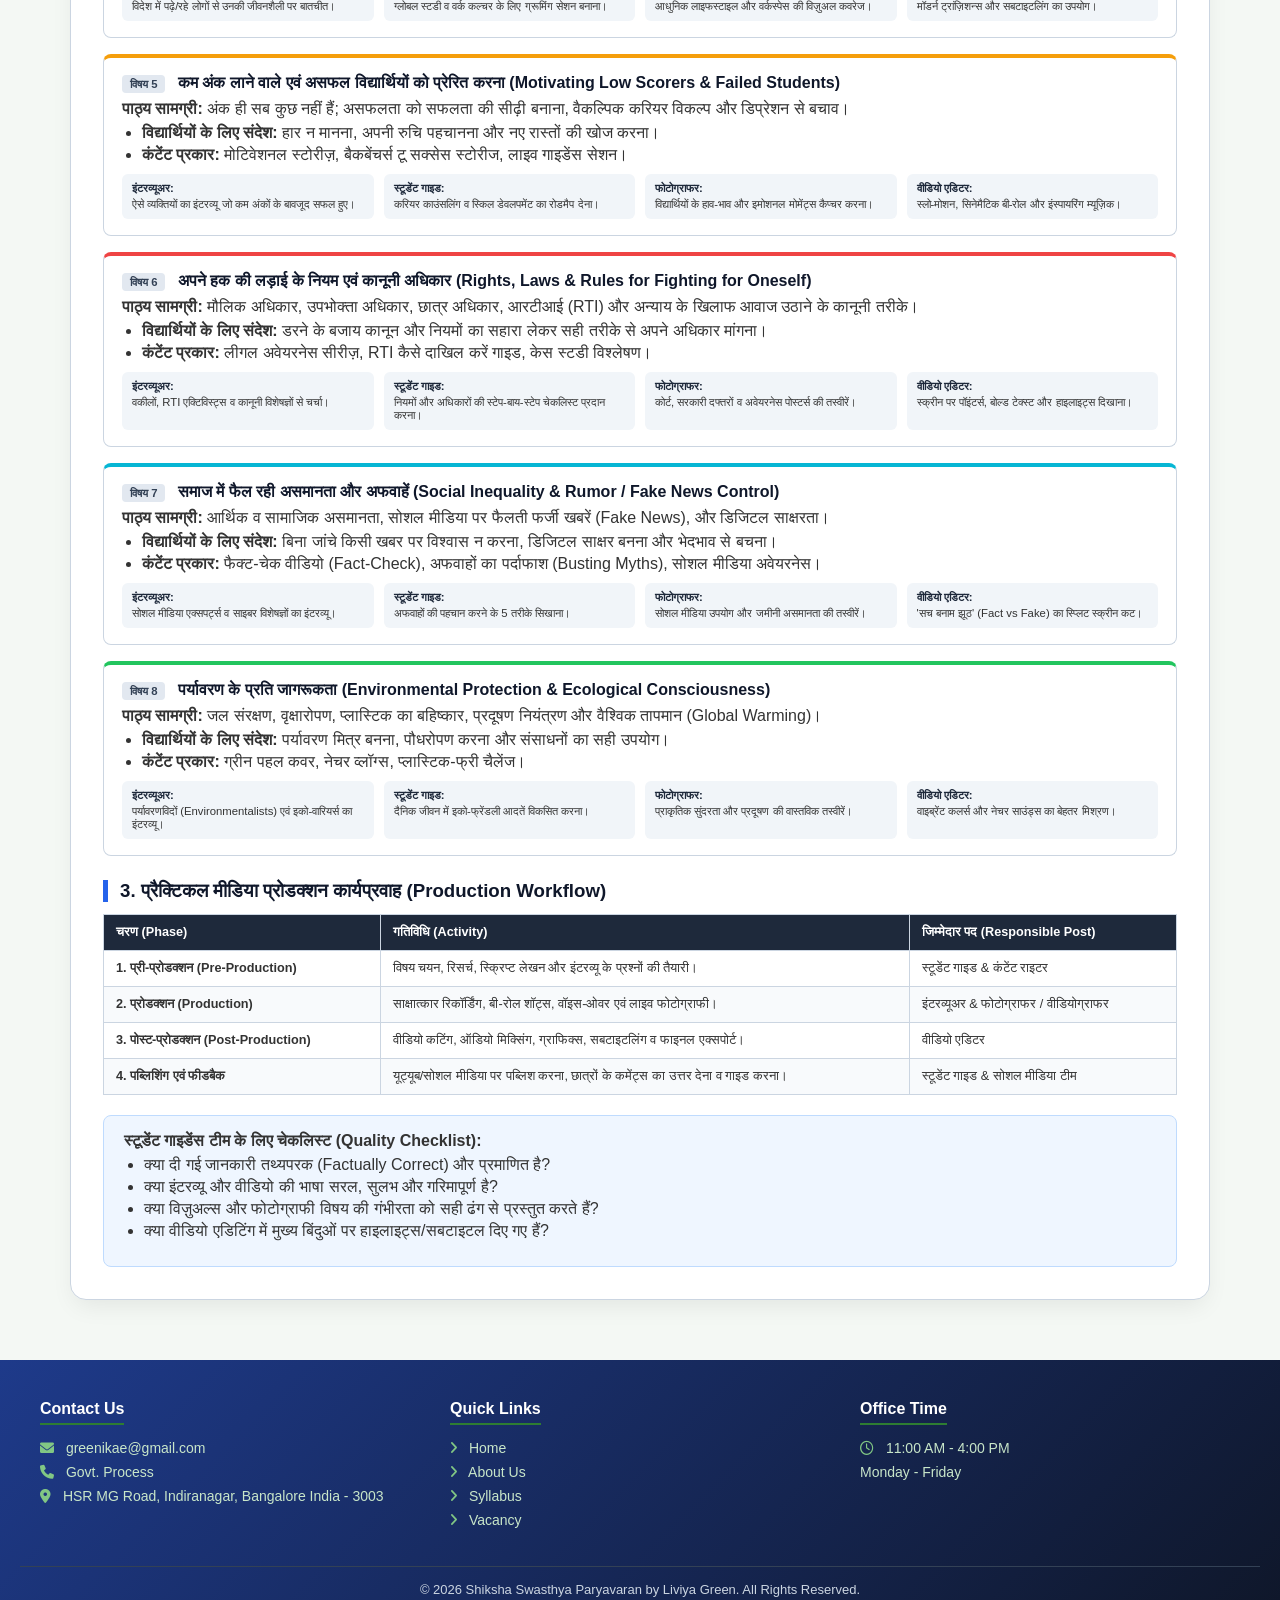
==== commit 3df77668: "Update syllabus page title and navigation links" ====
--- a/syllabus.html
+++ b/syllabus.html
@@ -3,121 +3,11 @@
 <head>
     <meta charset="UTF-8">
     <meta name="viewport" content="width=device-width, initial-scale=1.0">
-    <title>Shiksha, Swasthya, Paryavaran</title>
+    <title>Syllabus - Liviya Green</title>
+    <meta name="description" content="Student Guidance & Social Awareness Media Content Syllabus">
     <link href="https://cdnjs.cloudflare.com/ajax/libs/font-awesome/6.0.0/css/all.min.css" rel="stylesheet">
+    <link rel="stylesheet" href="styles.css">
     <style>
-        * {
-            box-sizing: border-box;
-            margin: 0;
-            padding: 0;
-            font-family: 'Segoe UI', Tahoma, Geneva, Verdana, sans-serif;
-        }
-
-        body {
-            background-color: #f4f8f4;
-            color: #333;
-          
-        }
-
-        /* Top Header */
-        header {
-            background:linear-gradient(135deg, #1e3a8a 0%, #0f172a 100%) ;
-            padding: 15px 25px;
-            display: flex;
-            align-items: center;
-            box-shadow: 0 2px 10px rgba(0,0,0,0.08);
-            position: sticky;
-            top: 0;
-            z-index: 100;
-        }
-
-        .menu-btn {
-            font-size: 26px;
-            color: #1b5e;
-            cursor: pointer;
-            margin-right: 20px;
-        }
-
-        .brand-logo {
-            display: flex;
-            align-items: center;
-            gap: 15px;
-        }
-
-        .logo-icon {
-            width: 50px;
-            height: 50px;
-            background: white;
-            border-radius: 50%;
-            display: flex;
-            align-items: center;
-            justify-content: center;
-            color: #1b5e;
-            font-size: 24px;
-            border: 2px solid #1b5e;
-        }
-
-        .brand-text h1 {
-            font-size: 20px;
-            color: #1b5e;
-            letter-spacing: 0.5px;
-            text-transform: uppercase;
-        }
-
-        .brand-text p {
-            font-size: 12px;
-            color: white;
-        }
-
-        /* Sidebar Navigation */
-        .sidebar {
-            height: 100%;
-            width: 0;
-            position: fixed;
-            z-index: 1000;
-            top: 0;
-            left: 0;
-            background-color: #000;
-            overflow-x: hidden;
-            transition: 0.3s;
-            padding-top: 60px;
-            box-shadow: 2px 0 10px rgba(0,0,0,0.1);
-        }
-
-        .sidebar a {
-            padding: 12px 25px;
-            text-decoration: none;
-            font-size: 16px;
-            color: #1b5e;
-            display: block;
-            font-weight: 600;
-            transition: 0.2s;
-            border-bottom: 1px solid #c8e6c9;
-        }
-
-        .sidebar a:hover {
-            background-color: #c8e6c9;
-            color: #1b5e;
-        }
-
-        .sidebar .closebtn {
-            position: absolute;
-            top: 15px;
-            right: 20px;
-            font-size: 28px;
-            border: none;
-        }
-
-        /* Container */
-        .container {
-            display: flex;
-            flex-direction: column;
-            max-width: 1200px;
-            margin: 40px auto;
-            padding: 0 15px;  
-            gap: 14px; 
-        }
-      
       .header-banner {
         background: linear-gradient(135deg, #1e3a8a 0%, #0f172a 100%);
         color: #ffffff;
@@ -265,90 +155,57 @@
         padding: 16px 20px;
         margin-top: 20px;
     }
-    
-        /* Footer */
-        footer {
-            background: linear-gradient(135deg, #1e3a8a 0%, #0f172a 100%);
-            color: #e8f5e9;
-            padding: 40px 20px 15px 20px;
-        }
-
-        .footer-grid {
-            max-width: 1200px;
-            margin: 0 auto;
-            display: grid;
-            grid-template-columns: repeat(auto-fit, minmax(250px, 1fr));
-            gap: 30px;
-            margin-bottom: 30px;
-        }
-
-        .footer-col h4 {
-            color: #ffffff;
-            margin-bottom: 15px;
-            border-bottom: 2px solid #2e7d32;
-            display: inline-block;
-            padding-bottom: 5px;
-            font-size: 16px;
-        }
-
-        .footer-col p, .footer-col a {
-            color: #c8e6c9;
-            font-size: 14px;
-            text-decoration: none;
-            margin-bottom: 8px;
-            display: block;
-        }
-
-        .footer-col i {
-            margin-right: 8px;
-            color: #81c784;
-        }
-
-        .footer-bottom {
-            text-align: center;
-            padding-top: 15px;
-            border-top: 1px solid #1b5e20;
-            font-size: 13px;
-            color: #1b5e;
-        }
     </style>
 </head>
+<body>
 
     <!-- Sidebar Navigation -->
     <div id="mySidebar" class="sidebar">
         <a href="javascript:void(0)" class="closebtn" onclick="closeNav()">&times;</a>
-        <a href="Home.html"><i class="fa-solid fa-house"></i> Home</a>
-        <a href="#register"><i class="fa-solid fa-address-card"></i> Register Portal</a>
-        <a href="#member"><i class="fa-solid fa-users"></i> Member</a>
+        <a href="index.html" onclick="closeNav()"><i class="fa-solid fa-house"></i> Home</a>
+        <a href="index.html#about" onclick="closeNav()"><i class="fa-solid fa-address-card"></i> About</a>
+        <a href="index.html#register" onclick="closeNav()"><i class="fa-solid fa-id-card"></i> Register Portal</a>
+        <a href="index.html#gallery" onclick="closeNav()"><i class="fa-solid fa-images"></i> Gallery</a>
         <a href="syllabus.html" target="_blank"><i class="fa-solid fa-book"></i> Syllabus</a>
-        <a href="https://forms.gle/GaVe1BigfjyJFupU8" target="_blank"><i class="fa-solid fa-pen-to-square"></i> Registration</a>
-        <a href="#result"><i class="fa-solid fa-square-poll-vertical"></i> Result</a>
-        <a href="#admitcard"><i class="fa-solid fa-id-card"></i> Admit Card</a>
-        <a href="#gallery"><i class="fa-solid fa-images"></i> Gallery</a>
-        <a href="vaccancy.html" target="_blank"><i class="fa-solid fa-briefcase"></i> Vaccancy</a>
+        <a href="vaccancy.html" target="_blank"><i class="fa-solid fa-briefcase"></i> Vacancy</a>
+        <a href="index.html#contact" onclick="closeNav()"><i class="fa-solid fa-envelope"></i> Contact</a>
     </div>
 
     <!-- Header -->
     <header>
-        <div class="menu-btn" onclick="openNav()">
-            <i class="fa-solid fa-bars"></i>
-        </div>
-        <div class="brand-logo">
-            <div class="logo-icon">
-                <i class="fa-solid fa-tree"></i>
+        <div class="header-left">
+            <div class="menu-btn" onclick="openNav()">
+                <i class="fa-solid fa-bars"></i>
             </div>
-            <div class="brand-text">
-                <h1>LIVIYA GREEN</h1>
-                <p>Cultivating Discipline, Health, and a Greener Future for Our Children</p>
+            <div class="brand-logo">
+                <div class="logo-icon">
+                    <i class="fa-solid fa-tree"></i>
+                </div>
+                <div class="brand-text">
+                    <h1>LIVIYA GREEN</h1>
+                    <p>Cultivating Discipline, Health, and a Greener Future for Our Children</p>
+                </div>
             </div>
         </div>
+        
+        <!-- Desktop Navigation (visible on laptop/desktop only) -->
+        <nav class="desktop-nav">
+            <ul>
+                <li><a href="index.html"><i class="fa-solid fa-house"></i> Home</a></li>
+                <li><a href="index.html#about"><i class="fa-solid fa-address-card"></i> About</a></li>
+                <li><a href="index.html#register"><i class="fa-solid fa-id-card"></i> Register Portal</a></li>
+                <li><a href="index.html#gallery"><i class="fa-solid fa-images"></i> Gallery</a></li>
+                <li><a href="syllabus.html" target="_blank"><i class="fa-solid fa-book"></i> Syllabus</a></li>
+                <li><a href="vaccancy.html" target="_blank"><i class="fa-solid fa-briefcase"></i> Vacancy</a></li>
+                <li><a href="index.html#contact"><i class="fa-solid fa-envelope"></i> Contact</a></li>
+            </ul>
+        </nav>
     </header>
 
     <!-- Main Container -->
     <div class="container">
         
-      <!-- syllabus -->
-    <div>
+    <section class="section syllabus-container">
 
     <!-- Header Banner -->
     <div class="header-banner">
@@ -579,40 +436,44 @@
         </ul>
     </div>
 
-    <div class="footer-note">
-        यह सिलेबस विद्यार्थियों के समग्र विकास, सामाजिक चेतना और मीडिया टीम के समन्वय हेतु तैयार किया गया है।
-    </div>
     
-    </div>
- 
+    </section>
+    
+    </div>
+
     <!-- Footer -->
-    <footer>
+    <footer id="contact">
         <div class="footer-grid">
             <div class="footer-col">
                 <h4>Contact Us</h4>
                 <p><i class="fa-solid fa-envelope"></i> greenikae@gmail.com</p>
-                <p><i class="fa-solid fa-phone"></i> Govt.Process</p>
-                <p><i class="fa-solid fa-location-dot"></i> HSR MG Road, Indiranagar,Bangalore India - 3003</p>
+                <p><i class="fa-solid fa-phone"></i> Govt. Process</p>
+                <p><i class="fa-solid fa-location-dot"></i> HSR MG Road, Indiranagar, Bangalore India - 3003</p>
             </div>
             <div class="footer-col">
                 <h4>Quick Links</h4>
-                <a href="#about"><i class="fa-solid fa-angle-right"></i> About Us</a>
-                <a href="#member"><i class="fa-solid fa-angle-right"></i> Member</a>
+                <a href="index.html"><i class="fa-solid fa-angle-right"></i> Home</a>
+                <a href="index.html#about"><i class="fa-solid fa-angle-right"></i> About Us</a>
                 <a href="syllabus.html" target="_blank"><i class="fa-solid fa-angle-right"></i> Syllabus</a>
-                <a href="#contact"><i class="fa-solid fa-angle-right"></i> Contact</a>
+                <a href="vaccancy.html" target="_blank"><i class="fa-solid fa-angle-right"></i> Vacancy</a>
             </div>
             <div class="footer-col">
                 <h4>Office Time</h4>
                 <p><i class="fa-regular fa-clock"></i> 11:00 AM - 4:00 PM</p>
                 <p>Monday - Friday</p>
             </div>
-        </div> 
+        </div>
         <div class="footer-bottom">
             <p>&copy; 2026 Shiksha Swasthya Paryavaran by Liviya Green. All Rights Reserved.</p>
         </div>
     </footer>
+
+    <!-- Scroll to Top Button -->
+    <div class="scroll-top" id="scrollTop" onclick="scrollToTop()">
+        <i class="fa-solid fa-arrow-up"></i>
+    </div>
   
-    <!-- JavaScript Logic -->
+    <!-- JavaScript -->
     <script>
         // Sidebar Functions
         function openNav() {
@@ -622,6 +483,51 @@
         function closeNav() {
             document.getElementById("mySidebar").style.width = "0";
         }
+
+        // Close sidebar when clicking outside
+        document.addEventListener('click', function(event) {
+            const sidebar = document.getElementById('mySidebar');
+            const menuBtn = document.querySelector('.menu-btn');
+            
+            if (!sidebar.contains(event.target) && !menuBtn.contains(event.target)) {
+                closeNav();
+            }
+        });
+
+        // Scroll to Top Button
+        const scrollTopBtn = document.getElementById('scrollTop');
+
+        window.addEventListener('scroll', function() {
+            if (window.pageYOffset > 300) {
+                scrollTopBtn.classList.add('visible');
+            } else {
+                scrollTopBtn.classList.remove('visible');
+            }
+        });
+
+        function scrollToTop() {
+            window.scrollTo({
+                top: 0,
+                behavior: 'smooth'
+            });
+        }
+
+        // Smooth scroll for anchor links
+        document.querySelectorAll('a[href^="#"]').forEach(anchor => {
+            anchor.addEventListener('click', function (e) {
+                const href = this.getAttribute('href');
+                if (href !== '#' && href !== 'javascript:void(0)') {
+                    e.preventDefault();
+                    const target = document.querySelector(href);
+                    if (target) {
+                        target.scrollIntoView({
+                            behavior: 'smooth',
+                            block: 'start'
+                        });
+                    }
+                }
+            });
+        });
     </script>
 </body>
 </html>
--- a/styles.css
+++ b/styles.css
@@ -0,0 +1,1094 @@
+* {
+    box-sizing: border-box;
+    margin: 0;
+    padding: 0;
+    font-family: 'Segoe UI', Tahoma, Geneva, Verdana, sans-serif;
+}
+
+/* Smooth Scrolling */
+html {
+    scroll-behavior: smooth;
+}
+
+body {
+    background-color: #f4f8f4;
+    color: #333;
+}
+
+/* Top Header */
+header {
+    background: linear-gradient(135deg, #1e3a8a 0%, #0f172a 100%);
+    padding: 15px 25px;
+    display: flex;
+    align-items: center;
+    justify-content: space-between;
+    box-shadow: 0 2px 10px rgba(0,0,0,0.08);
+    position: sticky;
+    top: 0;
+    z-index: 100;
+}
+
+.header-left {
+    display: flex;
+    align-items: center;
+    gap: 15px;
+}
+
+.menu-btn {
+    font-size: 26px;
+    color: #ffffff;
+    cursor: pointer;
+    margin-right: 20px;
+    transition: transform 0.3s ease;
+    display: block;
+}
+
+.menu-btn:hover {
+    transform: scale(1.1);
+}
+
+.brand-logo {
+    display: flex;
+    align-items: center;
+    gap: 15px;
+}
+
+.logo-icon {
+    width: 50px;
+    height: 50px;
+    background: white;
+    border-radius: 50%;
+    display: flex;
+    align-items: center;
+    justify-content: center;
+    color: #1b5e20;
+    font-size: 24px;
+    border: 2px solid #1b5e20;
+    transition: transform 0.3s ease;
+}
+
+.logo-icon:hover {
+    transform: rotate(360deg);
+}
+
+.brand-text h1 {
+    font-size: 20px;
+    color: #ffffff;
+    letter-spacing: 0.5px;
+    text-transform: uppercase;
+}
+
+.brand-text p {
+    font-size: 12px;
+    color: #cbd5e1;
+}
+
+/* Desktop Navigation */
+.desktop-nav {
+    display: none;
+}
+
+.desktop-nav ul {
+    display: flex;
+    list-style: none;
+    gap: 5px;
+    margin: 0;
+    padding: 0;
+}
+
+.desktop-nav ul li a {
+    color: #ffffff;
+    text-decoration: none;
+    padding: 10px 18px;
+    display: flex;
+    align-items: center;
+    gap: 8px;
+    font-size: 15px;
+    font-weight: 600;
+    border-radius: 6px;
+    transition: all 0.3s ease;
+}
+
+.desktop-nav ul li a:hover {
+    background-color: rgba(255, 255, 255, 0.1);
+    color: #81c784;
+}
+
+.desktop-nav ul li a i {
+    font-size: 16px;
+}
+
+/* Sidebar Navigation */
+.sidebar {
+    height: 100%;
+    width: 0;
+    position: fixed;
+    z-index: 1000;
+    top: 0;
+    left: 0;
+    background-color: #1e293b;
+    overflow-x: hidden;
+    transition: width 0.3s ease;
+    padding-top: 60px;
+    box-shadow: 2px 0 10px rgba(0,0,0,0.1);
+}
+
+.sidebar a {
+    padding: 12px 25px;
+    text-decoration: none;
+    font-size: 16px;
+    color: #e2e8f0;
+    display: block;
+    font-weight: 600;
+    transition: all 0.2s ease;
+    border-bottom: 1px solid #334155;
+}
+
+.sidebar a:hover {
+    background-color: #2e7d32;
+    color: #ffffff;
+    padding-left: 30px;
+}
+
+.sidebar .closebtn {
+    position: absolute;
+    top: 15px;
+    right: 20px;
+    font-size: 28px;
+    border: none;
+    color: #ffffff;
+}
+
+.sidebar .closebtn:hover {
+    color: #ef4444;
+}
+
+/* Container */
+.container {
+    max-width: 1200px;
+    margin: 40px auto;
+    padding: 0 15px;
+}
+
+/* Section Spacing */
+.section {
+    margin: 60px 0;
+    animation: fadeInUp 0.6s ease-out;
+}
+
+@keyframes fadeInUp {
+    from {
+        opacity: 0;
+        transform: translateY(30px);
+    }
+    to {
+        opacity: 1;
+        transform: translateY(0);
+    }
+}
+
+/* Hero Banner */
+.hero {
+    padding: 60px 24px;
+    display: flex;
+    flex-direction: column;
+    align-items: center;
+    text-align: center;
+    max-width: 600px;
+    margin: 0 auto;
+}
+
+.badge {
+    display: inline-flex;
+    align-items: center;
+    gap: 8px;
+    border: 1px solid #2e7d32;
+    padding: 6px 16px;
+    border-radius: 20px;
+    font-size: 0.9rem;
+    color: #1b4d2e;
+    font-weight: 500;
+    margin-bottom: 38px;
+    transition: all 0.3s ease;
+}
+
+.badge:hover {
+    background-color: #c8e6c9;
+    transform: scale(1.05);
+}
+
+.badge svg {
+    width: 16px;
+    height: 16px;
+    stroke: #1b4d2e;
+    fill: none;
+    stroke-width: 2;
+}
+
+.heading {
+    font-size: 2.5rem;
+    line-height: 1.15;
+    font-weight: 800;
+    color: #111111;
+    margin-bottom: 40px;
+}
+
+.heading .highlight {
+    color: #1f6e3c;
+}
+
+.description {
+    font-size: 1.1rem;
+    line-height: 1.6;
+    color: #1e3a8a;
+    margin-bottom: 40px;
+    max-width: 460px;
+}
+
+/* Action Buttons */
+.cta-group {
+    display: flex;
+    flex-direction: column;
+    gap: 12px;
+    width: 100%;
+    max-width: 300px;
+}
+
+.btn {
+    width: 100%;
+    padding: 14px 20px;
+    border-radius: 30px;
+    font-size: 0.95rem;
+    font-weight: 600;
+    cursor: pointer;
+    text-decoration: none;
+    display: inline-flex;
+    align-items: center;
+    justify-content: center;
+    gap: 8px;
+    transition: all 0.3s ease;
+}
+
+.btn-primary {
+    background-color: #1f6e3c;
+    color: #ffffff;
+    border: none;
+    box-shadow: 0 4px 12px rgba(31, 110, 60, 0.3);
+}
+
+.btn-primary:hover {
+    background-color: #185830;
+    transform: translateY(-2px);
+    box-shadow: 0 6px 20px rgba(31, 110, 60, 0.4);
+}
+
+.btn-secondary {
+    background-color: rgba(255, 255, 255, 0.7);
+    color: #1f6e3c;
+    border: 1px solid #b3d1b6;
+}
+
+.btn-secondary:hover {
+    background-color: rgba(255, 255, 255, 1);
+    border-color: #1f6e3c;
+}
+
+/* 3 Feature Cards Section */
+.cards-grid {
+    display: grid;
+    grid-template-columns: repeat(auto-fit, minmax(300px, 1fr));
+    gap: 25px;
+    margin-bottom: 40px;
+}
+
+.card {
+    background: white;
+    border-radius: 12px;
+    overflow: hidden;
+    box-shadow: 0 4px 12px rgba(0,0,0,0.08);
+    transition: all 0.3s ease;
+}
+
+.card:hover {
+    transform: translateY(-8px);
+    box-shadow: 0 8px 24px rgba(0,0,0,0.15);
+}
+
+.card-header {
+    padding: 15px;
+    color: white;
+    display: flex;
+    align-items: center;
+    gap: 12px;
+    font-size: 16px;
+    font-weight: bold;
+}
+
+.card-header i {
+    font-size: 20px;
+    background: rgba(255,255,255,0.2);
+    padding: 8px;
+    border-radius: 50%;
+}
+
+/* Custom Card Themes */
+.card-blue .card-header { background: #0288d1; }
+.card-orange .card-header { background: #f57c00; }
+.card-green .card-header { background: #388e3c; }
+
+.card-img {
+    width: 100%;
+    height: 160px;
+    object-fit: cover;
+    transition: transform 0.3s ease;
+}
+
+.card:hover .card-img {
+    transform: scale(1.05);
+}
+
+.card-body {
+    padding: 20px;
+}
+
+.card-body ul {
+    list-style: none;
+}
+
+.card-body ul li {
+    position: relative;
+    padding-left: 20px;
+    margin-bottom: 8px;
+    font-size: 14px;
+    color: #555;
+}
+
+.card-body ul li::before {
+    content: "✓";
+    position: absolute;
+    left: 0;
+    color: #2e7d32;
+    font-weight: bold;
+}
+
+/* Gallery Section */
+.gallery-section {
+    background: white;
+    padding: 25px;
+    border-radius: 12px;
+    box-shadow: 0 4px 12px rgba(0,0,0,0.08);
+    margin-bottom: 40px;
+}
+
+.gallery-header {
+    display: flex;
+    justify-content: space-between;
+    align-items: center;
+    margin-bottom: 20px;
+    flex-wrap: wrap;
+    gap: 15px;
+}
+
+.gallery-header h3 {
+    color: #1b5e20;
+    font-size: 1.5rem;
+}
+
+.upload-btn {
+    background: #2e7d32;
+    color: white;
+    padding: 10px 18px;
+    border-radius: 6px;
+    cursor: pointer;
+    font-size: 14px;
+    display: inline-flex;
+    align-items: center;
+    gap: 8px;
+    transition: all 0.3s ease;
+}
+
+.upload-btn:hover {
+    background: #1b5e20;
+    transform: translateY(-2px);
+    box-shadow: 0 4px 12px rgba(46, 125, 50, 0.3);
+}
+
+.upload-btn input {
+    display: none;
+}
+
+.gallery-grid {
+    display: grid;
+    grid-template-columns: repeat(auto-fill, minmax(180px, 1fr));
+    gap: 15px;
+}
+
+.gallery-grid img {
+    width: 100%;
+    height: 130px;
+    object-fit: cover;
+    border-radius: 8px;
+    box-shadow: 0 2px 6px rgba(0,0,0,0.1);
+    transition: transform 0.3s ease;
+    cursor: pointer;
+}
+
+.gallery-grid img:hover {
+    transform: scale(1.05);
+    box-shadow: 0 4px 12px rgba(0,0,0,0.2);
+}
+
+/* Syllabus Section */
+.syllabus-container {
+    background: white;
+    border-radius: 16px;
+    box-shadow: 0 10px 25px -5px rgba(0,0,0,0.08);
+    padding: 32px;
+    border: 1px solid #cbd5e1;
+    margin-bottom: 40px;
+}
+
+.header-banner {
+    background: linear-gradient(135deg, #1e3a8a 0%, #0f172a 100%);
+    color: #ffffff;
+    padding: 24px 26px;
+    border-radius: 8px;
+    margin-bottom: 22px;
+}
+
+.header-banner h1 {
+    margin: 0 0 8px 0;
+    font-size: 20pt;
+    font-weight: bold;
+    color: #ffffff;
+}
+
+.header-banner p {
+    margin: 0;
+    font-size: 11pt;
+    color: #cbd5e1;
+}
+
+.badge-container {
+    margin-top: 12px;
+}
+
+.badge-tag {
+    display: inline-block;
+    background-color: rgba(255, 255, 255, 0.18);
+    color: #f1f5f9;
+    padding: 4px 12px;
+    border-radius: 12px;
+    font-size: 8.5pt;
+    margin-right: 6px;
+    margin-bottom: 4px;
+}
+
+.syllabus-container h2 {
+    font-size: 14pt;
+    color: #0f172a;
+    border-left: 5px solid #2563eb;
+    padding-left: 12px;
+    margin-top: 24px;
+    margin-bottom: 12px;
+}
+
+.intro-box {
+    background-color: #f1f5f9;
+    border: 1px solid #cbd5e1;
+    border-radius: 6px;
+    padding: 14px 18px;
+    margin-bottom: 20px;
+}
+
+table {
+    width: 100%;
+    border-collapse: collapse;
+    margin-bottom: 20px;
+    font-size: 9.5pt;
+}
+
+th, td {
+    padding: 10px 12px;
+    border: 1px solid #cbd5e1;
+    text-align: left;
+    vertical-align: top;
+}
+
+th {
+    background-color: #1e293b;
+    color: #ffffff;
+    font-weight: bold;
+}
+
+tr:nth-child(even) {
+    background-color: #f8fafc;
+}
+
+.module-card {
+    border: 1px solid #cbd5e1;
+    border-radius: 8px;
+    padding: 16px 18px;
+    margin-bottom: 16px;
+    background-color: #ffffff;
+    transition: transform 0.3s ease, box-shadow 0.3s ease;
+}
+
+.module-card:hover {
+    transform: translateX(5px);
+    box-shadow: 0 4px 12px rgba(0,0,0,0.1);
+}
+
+.module-card.m1 { border-top: 4px solid #ec4899; }
+.module-card.m2 { border-top: 4px solid #3b82f6; }
+.module-card.m3 { border-top: 4px solid #10b981; }
+.module-card.m4 { border-top: 4px solid #8b5cf6; }
+.module-card.m5 { border-top: 4px solid #f59e0b; }
+.module-card.m6 { border-top: 4px solid #ef4444; }
+.module-card.m7 { border-top: 4px solid #06b6d4; }
+.module-card.m8 { border-top: 4px solid #22c55e; }
+
+.module-header {
+    font-weight: bold;
+    font-size: 12pt;
+    color: #0f172a;
+    margin-bottom: 8px;
+}
+
+.topic-tag {
+    font-size: 8.5pt;
+    font-weight: bold;
+    text-transform: uppercase;
+    padding: 3px 8px;
+    border-radius: 4px;
+    background-color: #e2e8f0;
+    color: #334155;
+    margin-right: 8px;
+}
+
+.role-grid {
+    display: flex;
+    flex-wrap: wrap;
+    gap: 10px;
+    margin-top: 10px;
+}
+
+.role-cell {
+    flex: 1 1 calc(25% - 10px);
+    min-width: 180px;
+    padding: 8px 10px;
+    background-color: #f1f5f9;
+    border-radius: 6px;
+    font-size: 8.5pt;
+}
+
+.role-cell strong {
+    color: #1e293b;
+    display: block;
+    margin-bottom: 3px;
+}
+
+.checklist-box {
+    background-color: #eff6ff;
+    border: 1px solid #bfdbfe;
+    border-radius: 8px;
+    padding: 16px 20px;
+    margin-top: 20px;
+}
+
+/* Registration Portal Section */
+.register-container {
+    background: white;
+    border-radius: 16px;
+    box-shadow: 0 4px 15px rgba(0,0,0,0.08);
+    padding: 40px 30px;
+    margin-bottom: 40px;
+}
+
+.register-header {
+    text-align: center;
+    margin-bottom: 40px;
+}
+
+.register-header h1 {
+    font-size: 2.2rem;
+    color: #1f6e3c;
+    margin-bottom: 15px;
+}
+
+.register-header p {
+    font-size: 1.1rem;
+    color: #556055;
+    line-height: 1.6;
+}
+
+.register-content {
+    display: grid;
+    grid-template-columns: 1fr 1fr;
+    gap: 40px;
+    align-items: center;
+    margin-top: 30px;
+}
+
+.register-left h2 {
+    font-size: 2rem;
+    line-height: 1.3;
+    color: #111;
+    font-weight: 600;
+    margin-bottom: 20px;
+}
+
+.register-left p {
+    font-size: 15px;
+    color: #555;
+    line-height: 1.7;
+    margin-bottom: 25px;
+}
+
+.register-left .btn {
+    display: inline-block;
+    padding: 14px 28px;
+    background-color: #1f6e3c;
+    color: white;
+    text-decoration: none;
+    border-radius: 30px;
+    font-weight: 600;
+    transition: all 0.3s ease;
+}
+
+.register-left .btn:hover {
+    background-color: #185830;
+    transform: translateY(-2px);
+    box-shadow: 0 6px 20px rgba(31, 110, 60, 0.3);
+}
+
+.stats-grid {
+    display: grid;
+    grid-template-columns: 1fr 1fr;
+    gap: 20px;
+}
+
+.stat-card {
+    background: #f8faf8;
+    border-radius: 12px;
+    padding: 30px 20px;
+    text-align: center;
+    border: 1px solid #e5e7eb;
+    transition: all 0.3s ease;
+}
+
+.stat-card:hover {
+    transform: translateY(-5px);
+    box-shadow: 0 8px 20px rgba(0, 0, 0, 0.08);
+    border-color: #1f6e3c;
+}
+
+.stat-number {
+    font-size: 2.8rem;
+    font-weight: 600;
+    color: #1f6e3c;
+    margin-bottom: 8px;
+}
+
+.stat-label {
+    font-size: 14px;
+    color: #666;
+    font-weight: 500;
+}
+
+.register-actions {
+    display: flex;
+    gap: 15px;
+    margin-top: 30px;
+    flex-wrap: wrap;
+    justify-content: center;
+}
+
+.register-actions .btn-register {
+    padding: 16px 32px;
+    background: linear-gradient(135deg, #1f6e3c 0%, #2e7d32 100%);
+    color: white;
+    text-decoration: none;
+    border-radius: 30px;
+    font-weight: 600;
+    font-size: 16px;
+    display: inline-flex;
+    align-items: center;
+    gap: 10px;
+    transition: all 0.3s ease;
+    box-shadow: 0 4px 15px rgba(31, 110, 60, 0.3);
+}
+
+.register-actions .btn-register:hover {
+    transform: translateY(-3px);
+    box-shadow: 0 6px 25px rgba(31, 110, 60, 0.4);
+}
+
+.register-actions .btn-verify {
+    padding: 16px 32px;
+    background: white;
+    color: #1f6e3c;
+    text-decoration: none;
+    border-radius: 30px;
+    font-weight: 600;
+    font-size: 16px;
+    border: 2px solid #1f6e3c;
+    display: inline-flex;
+    align-items: center;
+    gap: 10px;
+    transition: all 0.3s ease;
+}
+
+.register-actions .btn-verify:hover {
+    background: #1f6e3c;
+    color: white;
+    transform: translateY(-3px);
+    box-shadow: 0 6px 25px rgba(31, 110, 60, 0.3);
+}
+
+/* Vacancy Section */
+.vacancy-container {
+    background: white;
+    border-radius: 12px;
+    box-shadow: 0 4px 15px rgba(0,0,0,0.08);
+    padding: 30px;
+    margin-bottom: 40px;
+}
+
+.vacancy-header {
+    text-align: center;
+    border-bottom: 3px solid #16a085;
+    padding-bottom: 20px;
+    margin-bottom: 30px;
+}
+
+.vacancy-header h1 {
+    color: #2c3e50;
+    font-size: 28px;
+    margin-bottom: 8px;
+}
+
+.vacancy-header p {
+    color: #16a085;
+    font-size: 16px;
+    font-weight: 600;
+}
+
+.category-title {
+    background: #e8f8f5;
+    color: #117a65;
+    padding: 10px 15px;
+    border-left: 5px solid #16a085;
+    margin: 25px 0 15px 0;
+    font-size: 20px;
+    border-radius: 4px;
+}
+
+.job-card {
+    background: #fafafa;
+    border: 1px solid #e0e0e0;
+    border-radius: 8px;
+    padding: 18px;
+    margin-bottom: 15px;
+    transition: all 0.3s ease;
+}
+
+.job-card:hover {
+    box-shadow: 0 4px 16px rgba(0,0,0,0.12);
+    border-color: #16a085;
+    transform: translateY(-2px);
+}
+
+.job-title {
+    font-size: 18px;
+    color: #2c3e50;
+    font-weight: bold;
+    display: flex;
+    justify-content: space-between;
+    align-items: center;
+    margin-bottom: 8px;
+    flex-wrap: wrap;
+    gap: 10px;
+}
+
+.job-badge {
+    background-color: #16a085;
+    color: white;
+    font-size: 12px;
+    padding: 4px 10px;
+    border-radius: 12px;
+    font-weight: normal;
+}
+
+.job-desc {
+    font-size: 14px;
+    color: #555;
+    margin-bottom: 10px;
+    line-height: 1.5;
+}
+
+.job-details {
+    font-size: 13px;
+    color: #7f8c8d;
+    display: flex;
+    flex-wrap: wrap;
+    gap: 15px;
+}
+
+/* Footer */
+footer {
+    background: linear-gradient(135deg, #1e3a8a 0%, #0f172a 100%);
+    color: #e8f5e9;
+    padding: 40px 20px 15px 20px;
+    margin-top: 60px;
+}
+
+.footer-grid {
+    max-width: 1200px;
+    margin: 0 auto;
+    display: grid;
+    grid-template-columns: repeat(auto-fit, minmax(250px, 1fr));
+    gap: 30px;
+    margin-bottom: 30px;
+}
+
+.footer-col h4 {
+    color: #ffffff;
+    margin-bottom: 15px;
+    border-bottom: 2px solid #2e7d32;
+    display: inline-block;
+    padding-bottom: 5px;
+    font-size: 16px;
+}
+
+.footer-col p, .footer-col a {
+    color: #c8e6c9;
+    font-size: 14px;
+    text-decoration: none;
+    margin-bottom: 8px;
+    display: block;
+    transition: color 0.3s ease;
+}
+
+.footer-col a:hover {
+    color: #ffffff;
+    padding-left: 5px;
+}
+
+.footer-col i {
+    margin-right: 8px;
+    color: #81c784;
+}
+
+.footer-bottom {
+    text-align: center;
+    padding-top: 15px;
+    border-top: 1px solid #334155;
+    font-size: 13px;
+    color: #cbd5e1;
+}
+
+/* Scroll to Top Button */
+.scroll-top {
+    position: fixed;
+    bottom: 30px;
+    right: 30px;
+    background: #1f6e3c;
+    color: white;
+    width: 50px;
+    height: 50px;
+    border-radius: 50%;
+    display: flex;
+    align-items: center;
+    justify-content: center;
+    cursor: pointer;
+    opacity: 0;
+    visibility: hidden;
+    transition: all 0.3s ease;
+    box-shadow: 0 4px 12px rgba(31, 110, 60, 0.4);
+    z-index: 99;
+}
+
+.scroll-top.visible {
+    opacity: 1;
+    visibility: visible;
+}
+
+.scroll-top:hover {
+    background: #185830;
+    transform: translateY(-5px);
+}
+
+/* Responsive Design */
+
+/* Desktop/Laptop View (1024px and above) */
+@media (min-width: 1024px) {
+    /* Hide mobile menu button on desktop */
+    .menu-btn {
+        display: none;
+    }
+    
+    /* Show desktop navigation */
+    .desktop-nav {
+        display: block;
+    }
+    
+    /* Hide sidebar on desktop */
+    .sidebar {
+        display: none !important;
+    }
+    
+    /* Optimize header for desktop */
+    header {
+        padding: 12px 40px;
+    }
+    
+    .brand-text h1 {
+        font-size: 22px;
+    }
+    
+    .brand-text p {
+        font-size: 13px;
+    }
+    
+    /* Optimize sections for wider screens */
+    .container {
+        padding: 0 30px;
+    }
+    
+    .hero {
+        max-width: 700px;
+        padding: 80px 24px;
+    }
+    
+    .heading {
+        font-size: 3rem;
+    }
+    
+    .description {
+        font-size: 1.2rem;
+        max-width: 500px;
+    }
+    
+    .cta-group {
+        flex-direction: row;
+        max-width: 100%;
+    }
+    
+    .btn {
+        padding: 16px 28px;
+    }
+}
+
+/* Tablet View (768px to 1023px) */
+@media (min-width: 768px) and (max-width: 1023px) {
+    .cards-grid {
+        grid-template-columns: repeat(2, 1fr);
+    }
+    
+    .heading {
+        font-size: 2.3rem;
+    }
+}
+
+/* Mobile View (below 768px) */
+@media (max-width: 767px) {
+    /* Keep mobile menu button visible */
+    .menu-btn {
+        display: block;
+    }
+    
+    /* Hide desktop navigation on mobile */
+    .desktop-nav {
+        display: none;
+    }
+    
+    .heading {
+        font-size: 2rem;
+    }
+    
+    .cards-grid {
+        grid-template-columns: 1fr;
+    }
+    
+    .gallery-grid {
+        grid-template-columns: repeat(auto-fill, minmax(140px, 1fr));
+    }
+    
+    .footer-grid {
+        grid-template-columns: 1fr;
+    }
+    
+    .role-cell {
+        flex: 1 1 100%;
+    }
+    
+    .job-title {
+        font-size: 16px;
+    }
+    
+    .brand-text h1 {
+        font-size: 16px;
+    }
+    
+    .brand-text p {
+        font-size: 10px;
+    }
+    
+    .hero {
+        padding: 40px 20px;
+    }
+    
+    table {
+        font-size: 8pt;
+    }
+    
+    th, td {
+        padding: 8px 6px;
+    }
+    
+    /* Registration Section Mobile */
+    .register-content {
+        grid-template-columns: 1fr;
+        gap: 30px;
+    }
+    
+    .register-left h2 {
+        font-size: 1.5rem;
+    }
+    
+    .stats-grid {
+        grid-template-columns: 1fr 1fr;
+    }
+    
+    .stat-number {
+        font-size: 2rem;
+    }
+    
+    .register-actions {
+        flex-direction: column;
+    }
+    
+    .register-actions .btn-register,
+    .register-actions .btn-verify {
+        width: 100%;
+        justify-content: center;
+    }
+}
+
+/* Small Mobile (below 480px) */
+@media (max-width: 480px) {
+    .logo-icon {
+        width: 40px;
+        height: 40px;
+        font-size: 20px;
+    }
+    
+    .header-left {
+        gap: 10px;
+    }
+    
+    .gallery-grid {
+        grid-template-columns: repeat(auto-fill, minmax(100px, 1fr));
+    }
+}
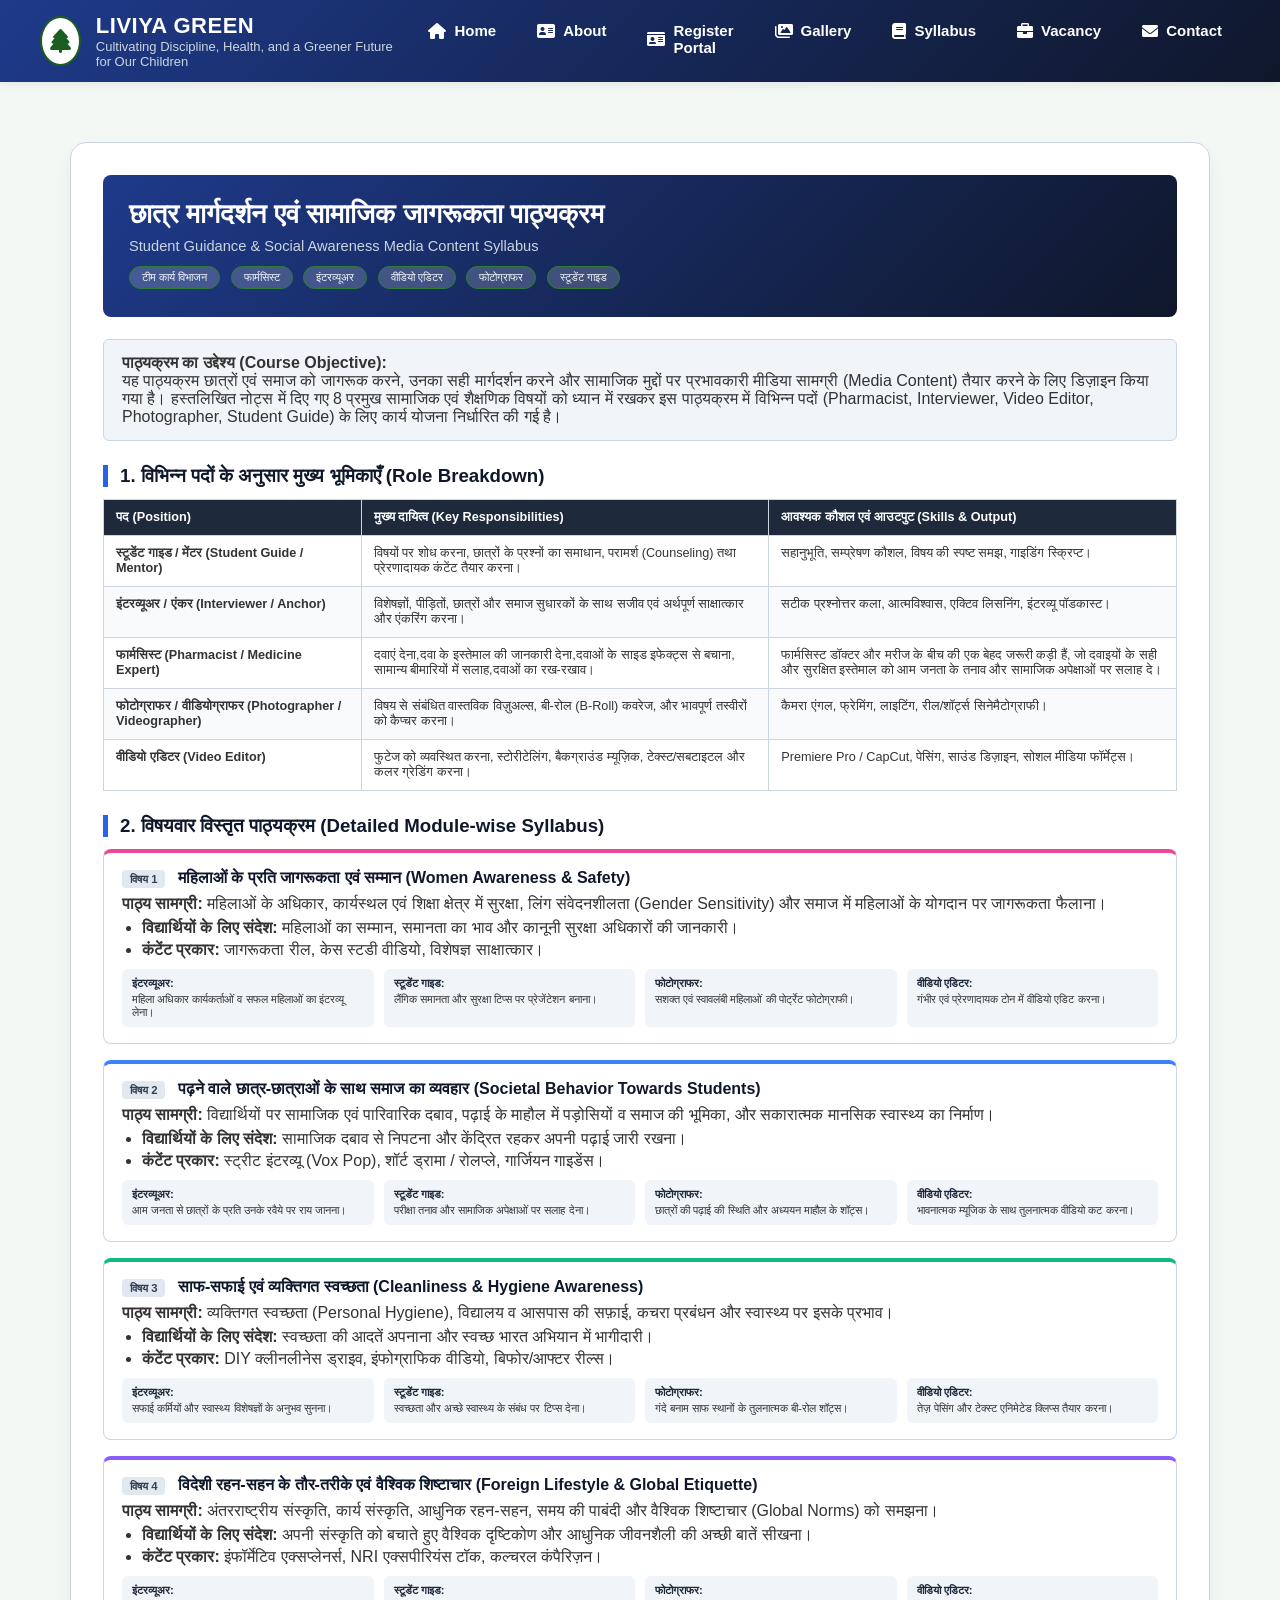
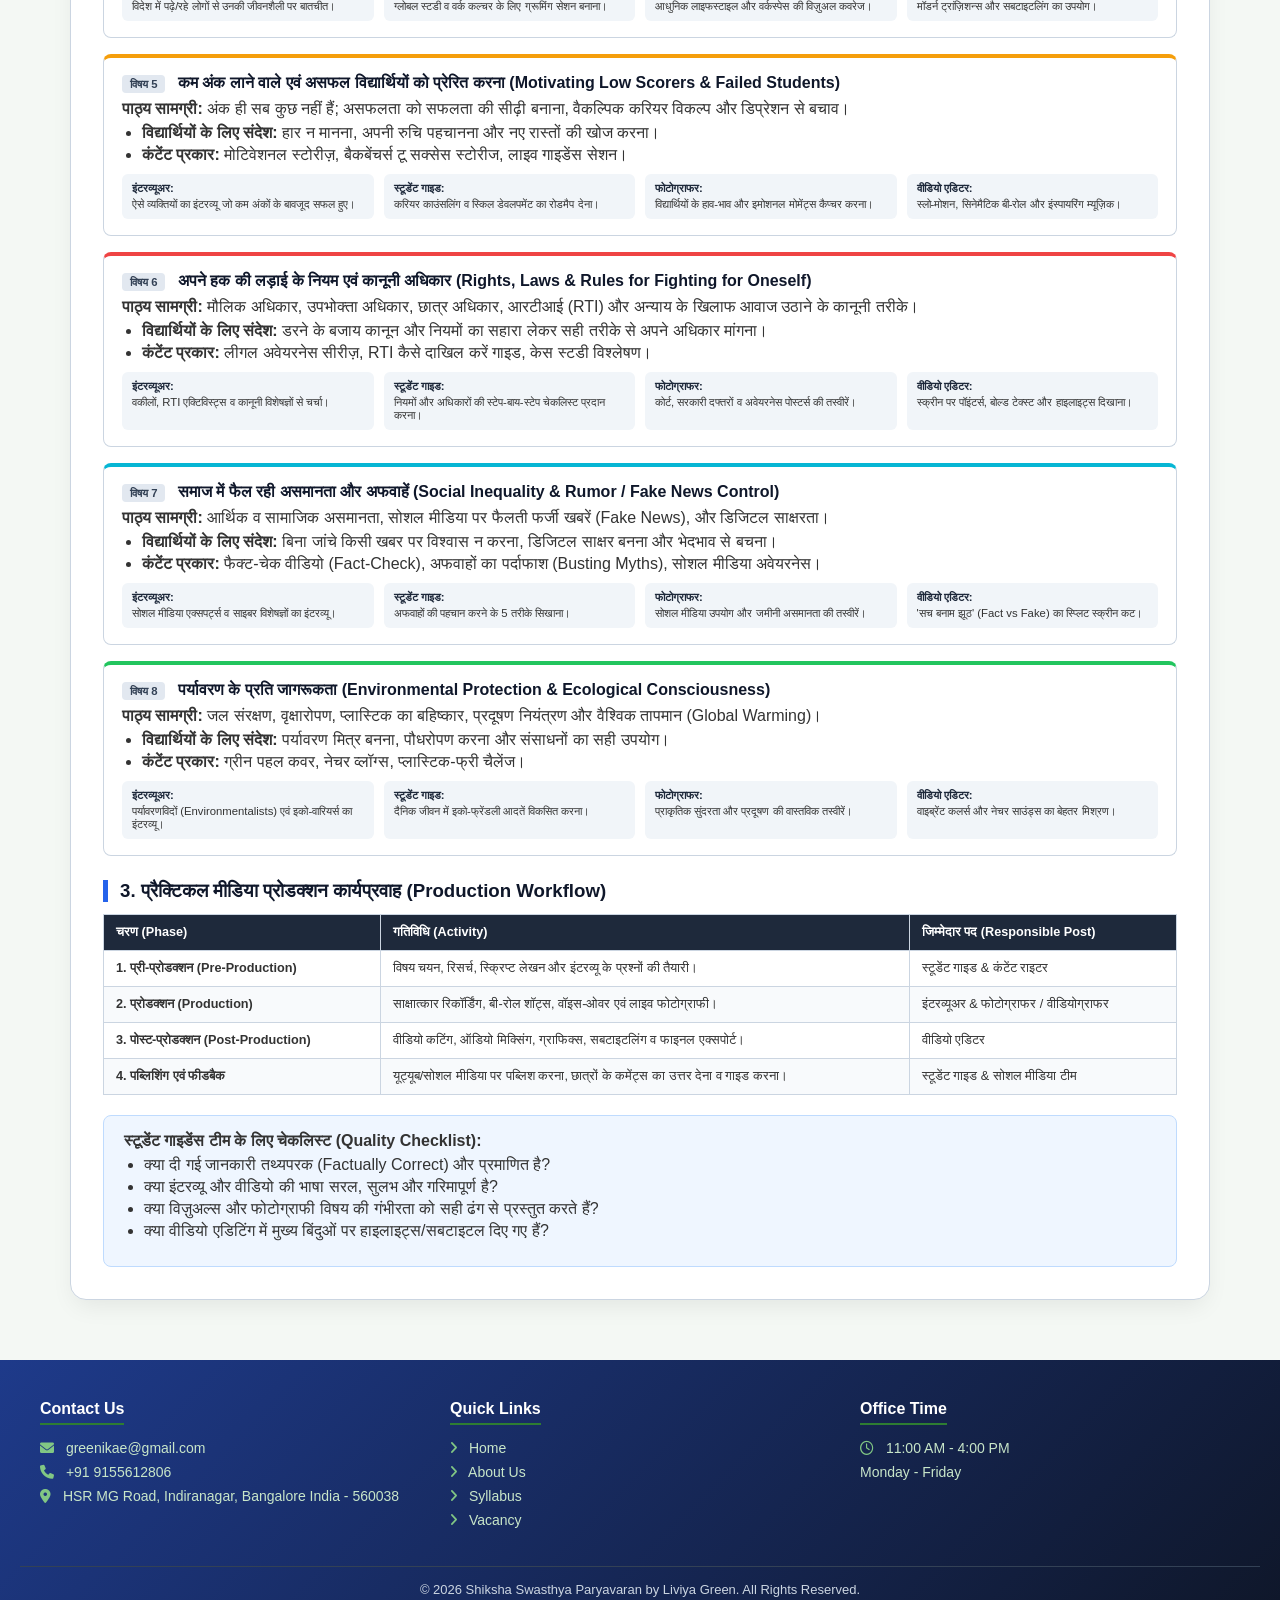
==== commit 7d3dd589: "Update contact information in syllabus.html" ====
--- a/syllabus.html
+++ b/syllabus.html
@@ -447,8 +447,8 @@
             <div class="footer-col">
                 <h4>Contact Us</h4>
                 <p><i class="fa-solid fa-envelope"></i> greenikae@gmail.com</p>
-                <p><i class="fa-solid fa-phone"></i> Govt. Process</p>
-                <p><i class="fa-solid fa-location-dot"></i> HSR MG Road, Indiranagar, Bangalore India - 3003</p>
+                <p><i class="fa-solid fa-phone"></i> +91 9155612806</p>
+                <p><i class="fa-solid fa-location-dot"></i> HSR MG Road, Indiranagar, Bangalore India - 560038</p>
             </div>
             <div class="footer-col">
                 <h4>Quick Links</h4>
